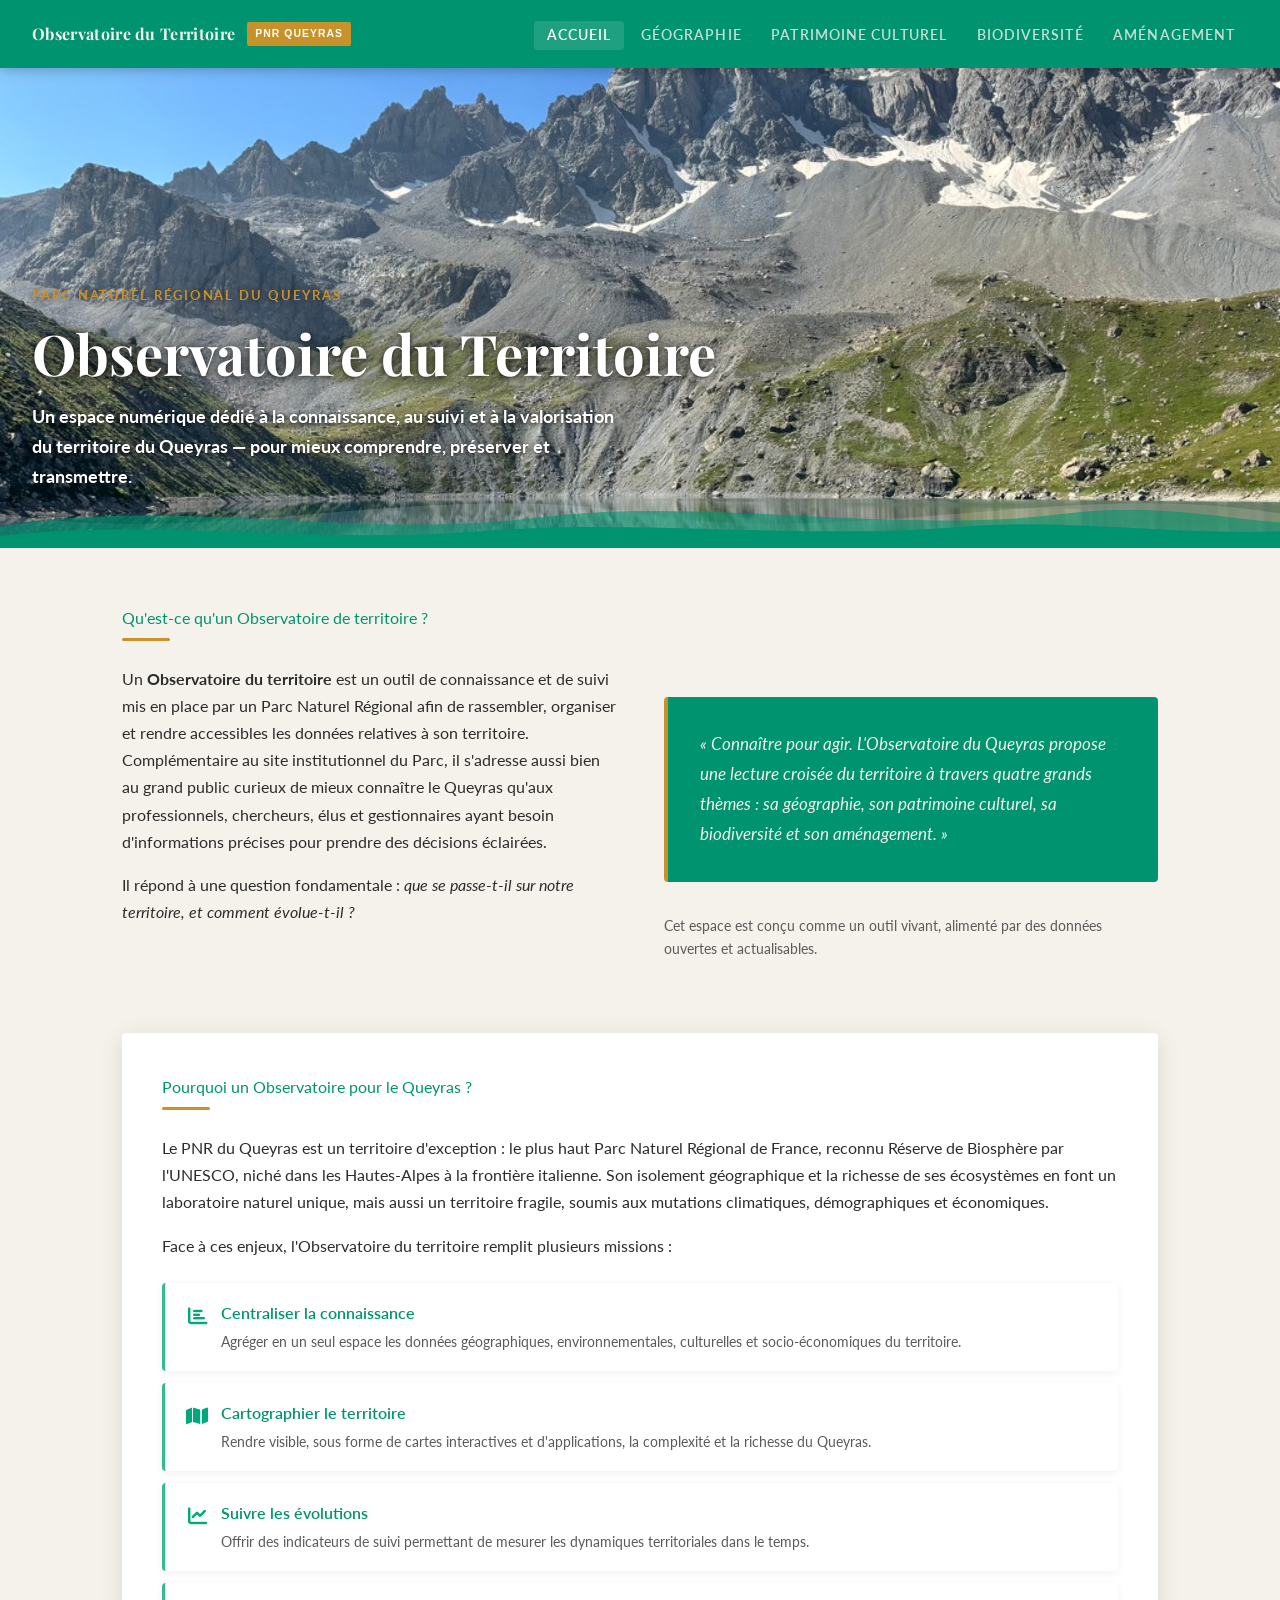
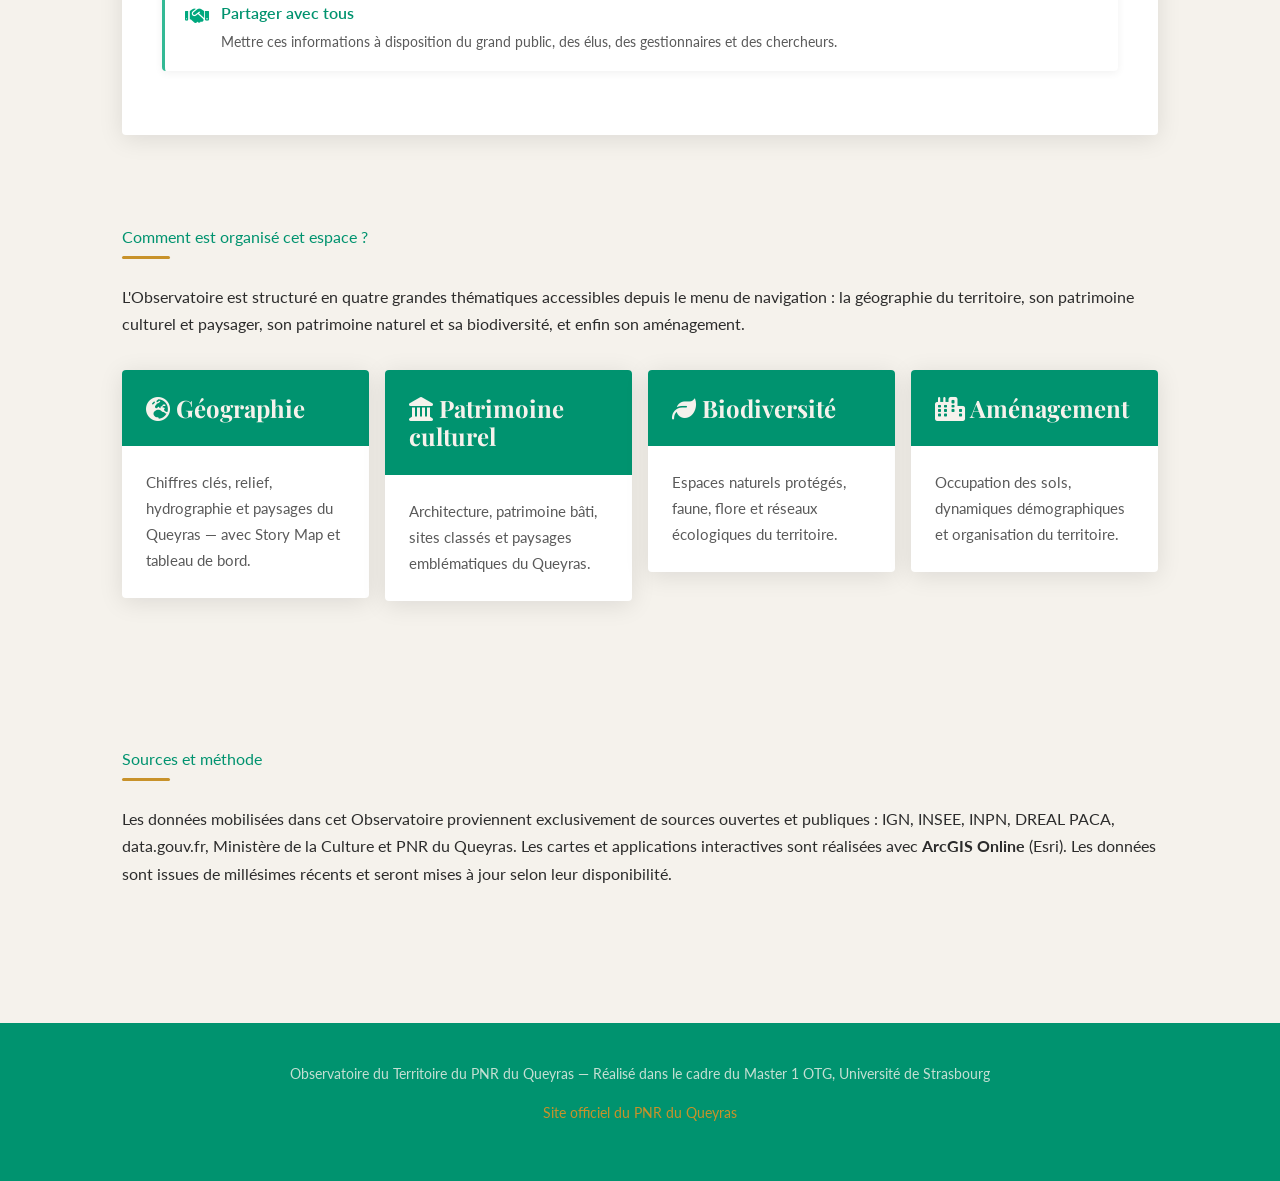
==== index.html @ f7949037 "Add files via upload" ====
<!DOCTYPE html>
<html lang="fr">
<head>
  <meta charset="UTF-8" />
  <meta name="viewport" content="width=device-width, initial-scale=1.0" />
  <title>Observatoire du Territoire — PNR du Queyras</title>
  <link rel="stylesheet" href="style.css" />
</head>
<body>

<!-- NAVIGATION -->
<nav class="navbar">
  <div class="nav-brand">
    <span>Observatoire du Territoire</span>
    <span class="badge">PNR Queyras</span>
  </div>
  <ul class="nav-links">
    <li><a href="index.html">Accueil</a></li>
    <li><a href="geographie.html">Géographie</a></li>
    <li><a href="patrimoine.html">Patrimoine culturel</a></li>
    <li><a href="biodiversite.html">Biodiversité</a></li>
    <li><a href="amenagement.html">Aménagement</a></li>
  </ul>
</nav>

<!-- HERO -->
<header class="hero" style="
  background: url('accueil-cover.jpeg') center 45% / cover no-repeat;
  position: relative;
">
  <div class="hero-content">
    <p class="hero-eyebrow" style="font-weight:700;">Parc Naturel Régional du Queyras</p>
    <h1>Observatoire du Territoire</h1>
    <p class="hero-subtitle" style="font-weight:700;">Un espace numérique dédié à la connaissance, au suivi et à la valorisation du territoire du Queyras — pour mieux comprendre, préserver et transmettre.</p>
  </div>
  <div class="hero-waves">
    <svg viewBox="0 0 1440 80" preserveAspectRatio="none" xmlns="http://www.w3.org/2000/svg">
      <path d="M0,40 C240,80 480,0 720,40 C960,80 1200,0 1440,40 L1440,80 L0,80 Z" fill="rgba(255,255,255,0.15)"/>
      <path d="M0,55 C200,20 400,70 600,45 C800,20 1000,65 1200,40 C1300,28 1370,45 1440,50 L1440,80 L0,80 Z" fill="#00936f" opacity="0.6"/>
      <path d="M0,65 C180,45 360,75 540,60 C720,45 900,70 1080,55 C1200,45 1320,65 1440,60 L1440,80 L0,80 Z" fill="#00936f"/>
    </svg>
  </div>
</header>

<!-- SECTION : QU'EST-CE QU'UN OBSERVATOIRE ? -->
<main>
  <div class="container">

    <section class="section">
      <p class="section-title">Qu'est-ce qu'un Observatoire de territoire ?</p>
      <div class="section-line"></div>

      <div class="content-split fade-in">
        <div>
          <p>Un <strong>Observatoire du territoire</strong> est un outil de connaissance et de suivi mis en place par un Parc Naturel Régional afin de rassembler, organiser et rendre accessibles les données relatives à son territoire. Complémentaire au site institutionnel du Parc, il s'adresse aussi bien au grand public curieux de mieux connaître le Queyras qu'aux professionnels, chercheurs, élus et gestionnaires ayant besoin d'informations précises pour prendre des décisions éclairées.</p>
          <p>Il répond à une question fondamentale : <em>que se passe-t-il sur notre territoire, et comment évolue-t-il ?</em></p>
        </div>
        <div>
          <div class="intro-band">
            « Connaître pour agir. L'Observatoire du Queyras propose une lecture croisée du territoire à travers quatre grands thèmes : sa géographie, son patrimoine culturel, sa biodiversité et son aménagement. »
          </div>
          <p style="font-size:0.88rem; color:var(--texte-leger); margin-top:0.5rem;">Cet espace est conçu comme un outil vivant, alimenté par des données ouvertes et actualisables.</p>
        </div>
      </div>
    </section>

    <!-- SECTION : POURQUOI UN OBSERVATOIRE POUR LE QUEYRAS ? -->
    <section class="section fade-in" style="background:var(--blanc); border-radius:4px; padding:2.5rem; box-shadow:var(--ombre); margin-bottom:2rem;">
      <p class="section-title">Pourquoi un Observatoire pour le Queyras ?</p>
      <div class="section-line"></div>
      <p>Le PNR du Queyras est un territoire d'exception : le plus haut Parc Naturel Régional de France, reconnu Réserve de Biosphère par l'UNESCO, niché dans les Hautes-Alpes à la frontière italienne. Son isolement géographique et la richesse de ses écosystèmes en font un laboratoire naturel unique, mais aussi un territoire fragile, soumis aux mutations climatiques, démographiques et économiques.</p>
      <p>Face à ces enjeux, l'Observatoire du territoire remplit plusieurs missions :</p>
      <ul class="heritage-list">
        <li>
          <span class="icon"><i class="fa-solid fa-chart-bar"></i></span>
          <div><strong>Centraliser la connaissance</strong><span>Agréger en un seul espace les données géographiques, environnementales, culturelles et socio-économiques du territoire.</span></div>
        </li>
        <li>
          <span class="icon"><i class="fa-solid fa-map"></i></span>
          <div><strong>Cartographier le territoire</strong><span>Rendre visible, sous forme de cartes interactives et d'applications, la complexité et la richesse du Queyras.</span></div>
        </li>
        <li>
          <span class="icon"><i class="fa-solid fa-chart-line"></i></span>
          <div><strong>Suivre les évolutions</strong><span>Offrir des indicateurs de suivi permettant de mesurer les dynamiques territoriales dans le temps.</span></div>
        </li>
        <li>
          <span class="icon"><i class="fa-solid fa-handshake"></i></span>
          <div><strong>Partager avec tous</strong><span>Mettre ces informations à disposition du grand public, des élus, des gestionnaires et des chercheurs.</span></div>
        </li>
      </ul>
    </section>

    <!-- SECTION : COMMENT EST ORGANISÉ CET ESPACE ? -->
    <section class="section fade-in">
      <p class="section-title">Comment est organisé cet espace ?</p>
      <div class="section-line"></div>
      <p>L'Observatoire est structuré en quatre grandes thématiques accessibles depuis le menu de navigation : la géographie du territoire, son patrimoine culturel et paysager, son patrimoine naturel et sa biodiversité, et enfin son aménagement.</p>

      <div class="stats-grid" style="grid-template-columns: repeat(auto-fit, minmax(220px,1fr));">
        <a href="geographie.html" style="text-decoration:none;">
          <div class="theme-card">
            <div class="theme-card-header"><h3><i class="fa-solid fa-earth-europe"></i> Géographie</h3></div>
            <div class="theme-card-body">Chiffres clés, relief, hydrographie et paysages du Queyras — avec Story Map et tableau de bord.</div>
          </div>
        </a>
        <a href="patrimoine.html" style="text-decoration:none;">
          <div class="theme-card">
            <div class="theme-card-header"><h3><i class="fa-solid fa-landmark"></i> Patrimoine culturel</h3></div>
            <div class="theme-card-body">Architecture, patrimoine bâti, sites classés et paysages emblématiques du Queyras.</div>
          </div>
        </a>
        <a href="biodiversite.html" style="text-decoration:none;">
          <div class="theme-card">
            <div class="theme-card-header"><h3><i class="fa-solid fa-leaf"></i> Biodiversité</h3></div>
            <div class="theme-card-body">Espaces naturels protégés, faune, flore et réseaux écologiques du territoire.</div>
          </div>
        </a>
        <a href="amenagement.html" style="text-decoration:none;">
          <div class="theme-card">
            <div class="theme-card-header"><h3><i class="fa-solid fa-city"></i> Aménagement</h3></div>
            <div class="theme-card-body">Occupation des sols, dynamiques démographiques et organisation du territoire.</div>
          </div>
        </a>
      </div>
    </section>

    <!-- SECTION : SOURCES ET MÉTHODE -->
    <section class="section fade-in">
      <p class="section-title">Sources et méthode</p>
      <div class="section-line"></div>
      <p>Les données mobilisées dans cet Observatoire proviennent exclusivement de sources ouvertes et publiques : IGN, INSEE, INPN, DREAL PACA, data.gouv.fr, Ministère de la Culture et PNR du Queyras. Les cartes et applications interactives sont réalisées avec <strong>ArcGIS Online</strong> (Esri). Les données sont issues de millésimes récents et seront mises à jour selon leur disponibilité.</p>
    </section>

  </div>
</main>

<!-- FOOTER -->
<footer class="footer">
  <p>Observatoire du Territoire du PNR du Queyras &mdash; Réalisé dans le cadre du Master 1 OTG, Université de Strasbourg</p>
  <p style="margin-top:0.5rem;"><a href="https://www.pnr-queyras.fr" target="_blank">Site officiel du PNR du Queyras</a></p>
</footer>

<script src="main.js"></script>
</body>
</html>
---- style.css ----
/* ============================================================
   OBSERVATOIRE DU TERRITOIRE — PNR DU QUEYRAS
   Charte graphique alpine & éditoriale
   ============================================================ */

@import url('https://fonts.googleapis.com/css2?family=Playfair+Display:ital,wght@0,400;0,700;1,400&family=Lato:wght@300;400;700&display=swap');
@import url('https://cdnjs.cloudflare.com/ajax/libs/font-awesome/6.5.0/css/all.min.css');

:root {
  --vert-foret:    #00936f;
  --vert-montagne: #00a87e;
  --vert-clair:    #33b995;
  --bleu-ciel:     #5B8DB8;
  --bleu-nuit:     #1C3554;
  --ocre:          #C8922A;
  --creme:         #F5F2EC;
  --blanc:         #FFFFFF;
  --gris-doux:     #E8E4DC;
  --texte:         #2C2C2C;
  --texte-leger:   #5A5A5A;

  --nav-h: 68px;
  --radius: 4px;
  --ombre: 0 4px 24px rgba(0,0,0,0.10);
  --transition: 0.25s ease;
}

*, *::before, *::after { box-sizing: border-box; margin: 0; padding: 0; }

html { scroll-behavior: smooth; }

body {
  font-family: 'Lato', sans-serif;
  font-weight: 400;
  color: var(--texte);
  background: var(--creme);
  line-height: 1.7;
}

/* ── TYPOGRAPHIE ─────────────────────────────────────────── */
h1, h2, h3, h4 {
  font-family: 'Playfair Display', Georgia, serif;
  line-height: 1.2;
}
h1 { font-size: clamp(2rem, 5vw, 3.5rem); }
h2 { font-size: clamp(1.5rem, 3vw, 2.4rem); }
h3 { font-size: clamp(1.1rem, 2vw, 1.5rem); }
p  { margin-bottom: 1rem; }
a  { color: var(--vert-montagne); text-decoration: none; }
a:hover { text-decoration: underline; }

/* ── NAVIGATION ──────────────────────────────────────────── */
.navbar {
  position: sticky;
  top: 0;
  z-index: 100;
  height: var(--nav-h);
  background: var(--vert-foret);
  display: flex;
  align-items: center;
  justify-content: space-between;
  padding: 0 2rem;
  box-shadow: 0 2px 12px rgba(0,0,0,0.25);
}

.nav-brand {
  display: flex;
  align-items: center;
  gap: 0.75rem;
  color: var(--creme);
  font-family: 'Playfair Display', serif;
  font-size: 1rem;
  font-weight: 700;
  letter-spacing: 0.02em;
}

.nav-brand .badge {
  background: var(--ocre);
  color: var(--blanc);
  font-family: 'Source Sans 3', sans-serif;
  font-size: 0.65rem;
  font-weight: 600;
  text-transform: uppercase;
  letter-spacing: 0.1em;
  padding: 0.2rem 0.5rem;
  border-radius: 2px;
}

.nav-links {
  display: flex;
  gap: 0.25rem;
  list-style: none;
}

.nav-links a {
  color: rgba(245,242,236,0.8);
  font-size: 0.85rem;
  font-weight: 600;
  text-transform: uppercase;
  letter-spacing: 0.08em;
  padding: 0.4rem 0.8rem;
  border-radius: var(--radius);
  transition: var(--transition);
  text-decoration: none;
}

.nav-links a:hover,
.nav-links a.active {
  color: var(--blanc);
  background: rgba(255,255,255,0.12);
}

/* ── HERO ────────────────────────────────────────────────── */
.hero {
  position: relative;
  min-height: 480px;
  display: flex;
  align-items: flex-end;
  overflow: hidden;
}

/* Waves at bottom of hero */
.hero-waves {
  position: absolute;
  bottom: -1px;
  left: 0;
  width: 100%;
  z-index: 3;
  line-height: 0;
}

.hero-waves svg {
  display: block;
  width: 100%;
}

.hero-bg {
  position: absolute;
  inset: 0;
  background-image:
    radial-gradient(ellipse at 70% 30%, rgba(91,141,184,0.3) 0%, transparent 60%),
    radial-gradient(ellipse at 20% 80%, rgba(200,146,42,0.15) 0%, transparent 50%);
}

/* Mountain silhouette SVG in hero */
.hero-mountains {
  position: absolute;
  bottom: 0;
  left: 0;
  width: 100%;
  opacity: 0.12;
}

.hero-content {
  position: relative;
  z-index: 2;
  padding: 3rem 2rem 3.5rem;
  max-width: 900px;
  animation: fadeUp 0.8s ease both;
}

.hero-eyebrow {
  color: var(--ocre);
  font-size: 0.8rem;
  font-weight: 600;
  text-transform: uppercase;
  letter-spacing: 0.15em;
  margin-bottom: 0.75rem;
}

.hero h1 {
  color: var(--blanc);
  margin-bottom: 1rem;
  font-weight: 700;
  text-shadow: 0 2px 16px rgba(0,0,0,0.7), 0 1px 4px rgba(0,0,0,0.5);
}

.hero-subtitle {
  color: #ffffff;
  font-size: 1.1rem;
  font-weight: 700;
  max-width: 600px;
  margin-bottom: 0;
  text-shadow: 0 1px 10px rgba(0,0,0,0.6), 0 1px 3px rgba(0,0,0,0.4);
}

.hero-eyebrow {
  text-shadow: 0 1px 8px rgba(0,0,0,0.6);
}

/* ── MAIN CONTAINER ─────────────────────────────────────── */
.container {
  max-width: 1100px;
  margin: 0 auto;
  padding: 0 2rem;
}

.section {
  padding: 3.5rem 0;
}

.section-title {
  color: var(--vert-foret);
  margin-bottom: 0.4rem;
}

.section-line {
  width: 48px;
  height: 3px;
  background: var(--ocre);
  margin-bottom: 1.5rem;
  border-radius: 2px;
}

/* ── CARTE IFRAME PLACEHOLDER ───────────────────────────── */
.map-block {
  margin: 2rem 0;
}

.map-label {
  display: flex;
  align-items: center;
  gap: 0.5rem;
  font-size: 0.75rem;
  font-weight: 600;
  text-transform: uppercase;
  letter-spacing: 0.12em;
  color: var(--texte-leger);
  margin-bottom: 0.5rem;
}

.map-label::before {
  content: '';
  display: block;
  width: 8px; height: 8px;
  border-radius: 50%;
  background: var(--vert-clair);
}

.map-iframe-wrapper {
  position: relative;
  width: 100%;
  border-radius: var(--radius);
  overflow: hidden;
  box-shadow: var(--ombre);
  border: 1px solid var(--gris-doux);
}

.map-iframe-wrapper iframe {
  display: block;
  width: 100%;
  height: 500px;
  border: none;
}

/* Placeholder visuel quand pas encore de lien */
.map-placeholder {
  width: 100%;
  height: 500px;
  background: linear-gradient(145deg, #d8e8d0 0%, #c5dbb8 100%);
  display: flex;
  flex-direction: column;
  align-items: center;
  justify-content: center;
  gap: 1rem;
  color: var(--vert-foret);
  text-align: center;
  padding: 2rem;
}

.map-placeholder .map-icon {
  font-size: 3rem;
  opacity: 0.5;
}

.map-placeholder p {
  font-size: 0.9rem;
  font-weight: 600;
  color: var(--vert-foret);
  opacity: 0.7;
  margin: 0;
}

.map-placeholder code {
  font-size: 0.75rem;
  background: rgba(42,74,30,0.12);
  padding: 0.25rem 0.5rem;
  border-radius: 3px;
  color: var(--vert-foret);
}

/* ── CARTES STATISTIQUES ─────────────────────────────────── */
.stats-grid {
  display: grid;
  grid-template-columns: repeat(auto-fit, minmax(160px, 1fr));
  gap: 1rem;
  margin: 2rem 0;
}

.stat-card {
  background: var(--blanc);
  border-radius: var(--radius);
  padding: 1.5rem 1rem;
  text-align: center;
  box-shadow: var(--ombre);
  border-top: 3px solid var(--vert-clair);
  transition: var(--transition);
}

.stat-card:hover { transform: translateY(-3px); }

.stat-value {
  font-family: 'Playfair Display', serif;
  font-size: 2rem;
  font-weight: 700;
  color: var(--vert-foret);
  line-height: 1;
  margin-bottom: 0.3rem;
}

.stat-unit {
  font-size: 1rem;
  font-weight: 300;
  color: var(--vert-foret);
}

.stat-label {
  font-size: 0.78rem;
  font-weight: 600;
  text-transform: uppercase;
  letter-spacing: 0.08em;
  color: var(--texte-leger);
}

/* ── CONTENT LAYOUT ──────────────────────────────────────── */
.content-split {
  display: grid;
  grid-template-columns: 1fr 1fr;
  gap: 3rem;
  align-items: start;
}

@media (max-width: 768px) {
  .content-split { grid-template-columns: 1fr; }
}

/* ── CARD THÉMATIQUE ─────────────────────────────────────── */
.theme-card {
  background: var(--blanc);
  border-radius: var(--radius);
  overflow: hidden;
  box-shadow: var(--ombre);
  transition: var(--transition);
}

.theme-card:hover { transform: translateY(-3px); box-shadow: 0 8px 32px rgba(0,0,0,0.14); }

.theme-card-header {
  padding: 1.5rem;
  background: var(--vert-foret);
  color: var(--creme);
}

.theme-card-body {
  padding: 1.5rem;
  font-size: 0.95rem;
  color: var(--texte-leger);
}

/* ── LISTE PATRIMOINE ────────────────────────────────────── */
.heritage-list {
  list-style: none;
  display: grid;
  gap: 0.75rem;
  margin: 1.5rem 0;
}

.heritage-list li {
  display: flex;
  align-items: flex-start;
  gap: 0.75rem;
  background: var(--blanc);
  padding: 1rem 1.25rem;
  border-radius: var(--radius);
  box-shadow: 0 2px 8px rgba(0,0,0,0.06);
  border-left: 3px solid var(--vert-clair);
}

.heritage-list li .icon {
  font-size: 1.2rem;
  flex-shrink: 0;
  margin-top: 0.1rem;
  color: var(--vert-montagne);
  width: 1.5rem;
  text-align: center;
}

.heritage-list li strong {
  display: block;
  color: var(--vert-foret);
  font-weight: 600;
  margin-bottom: 0.1rem;
}

.heritage-list li span {
  font-size: 0.88rem;
  color: var(--texte-leger);
}

/* ── BANDEAU INTRO ───────────────────────────────────────── */
.intro-band {
  background: var(--vert-foret);
  color: var(--creme);
  padding: 2rem;
  border-radius: var(--radius);
  margin: 2rem 0;
  font-size: 1.05rem;
  font-style: italic;
  border-left: 4px solid var(--ocre);
  line-height: 1.8;
}

/* ── SOURCE TAG ──────────────────────────────────────────── */
.source-tag {
  display: inline-block;
  font-size: 0.72rem;
  font-weight: 600;
  text-transform: uppercase;
  letter-spacing: 0.1em;
  color: var(--texte-leger);
  background: var(--gris-doux);
  padding: 0.2rem 0.6rem;
  border-radius: 2px;
  margin-top: 0.5rem;
}

/* ── FOOTER ──────────────────────────────────────────────── */
.footer {
  background: var(--vert-foret);
  color: rgba(245,242,236,0.8);
  padding: 2.5rem 2rem;
  margin-top: 4rem;
  text-align: center;
  font-size: 0.85rem;
}

.footer a { color: var(--ocre); }

/* ── ANIMATIONS ──────────────────────────────────────────── */
@keyframes fadeUp {
  from { opacity: 0; transform: translateY(24px); }
  to   { opacity: 1; transform: translateY(0); }
}

.fade-in {
  opacity: 0;
  transform: translateY(16px);
  transition: opacity 0.6s ease, transform 0.6s ease;
}
.fade-in.visible {
  opacity: 1;
  transform: translateY(0);
}

/* ── RESPONSIVE NAV ──────────────────────────────────────── */
@media (max-width: 860px) {
  .nav-links { display: none; }
  .navbar { padding: 0 1rem; }
}
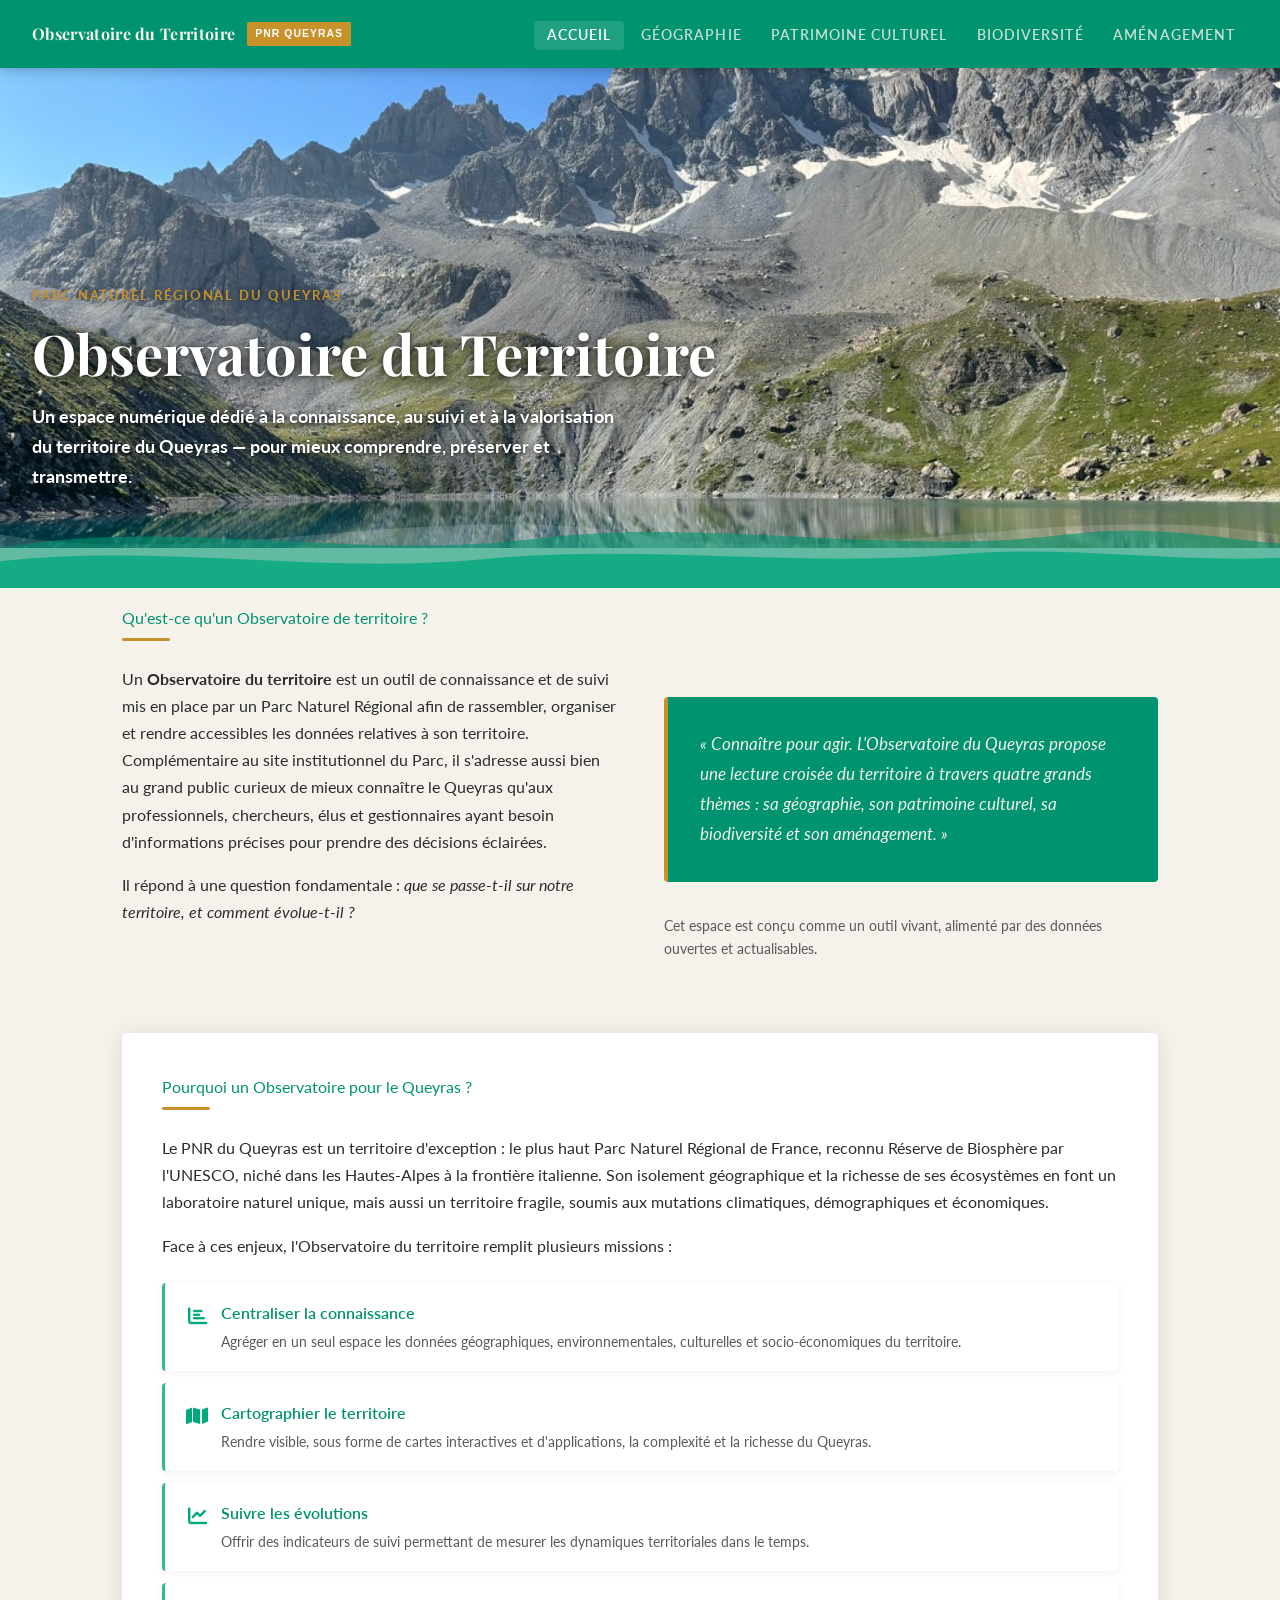
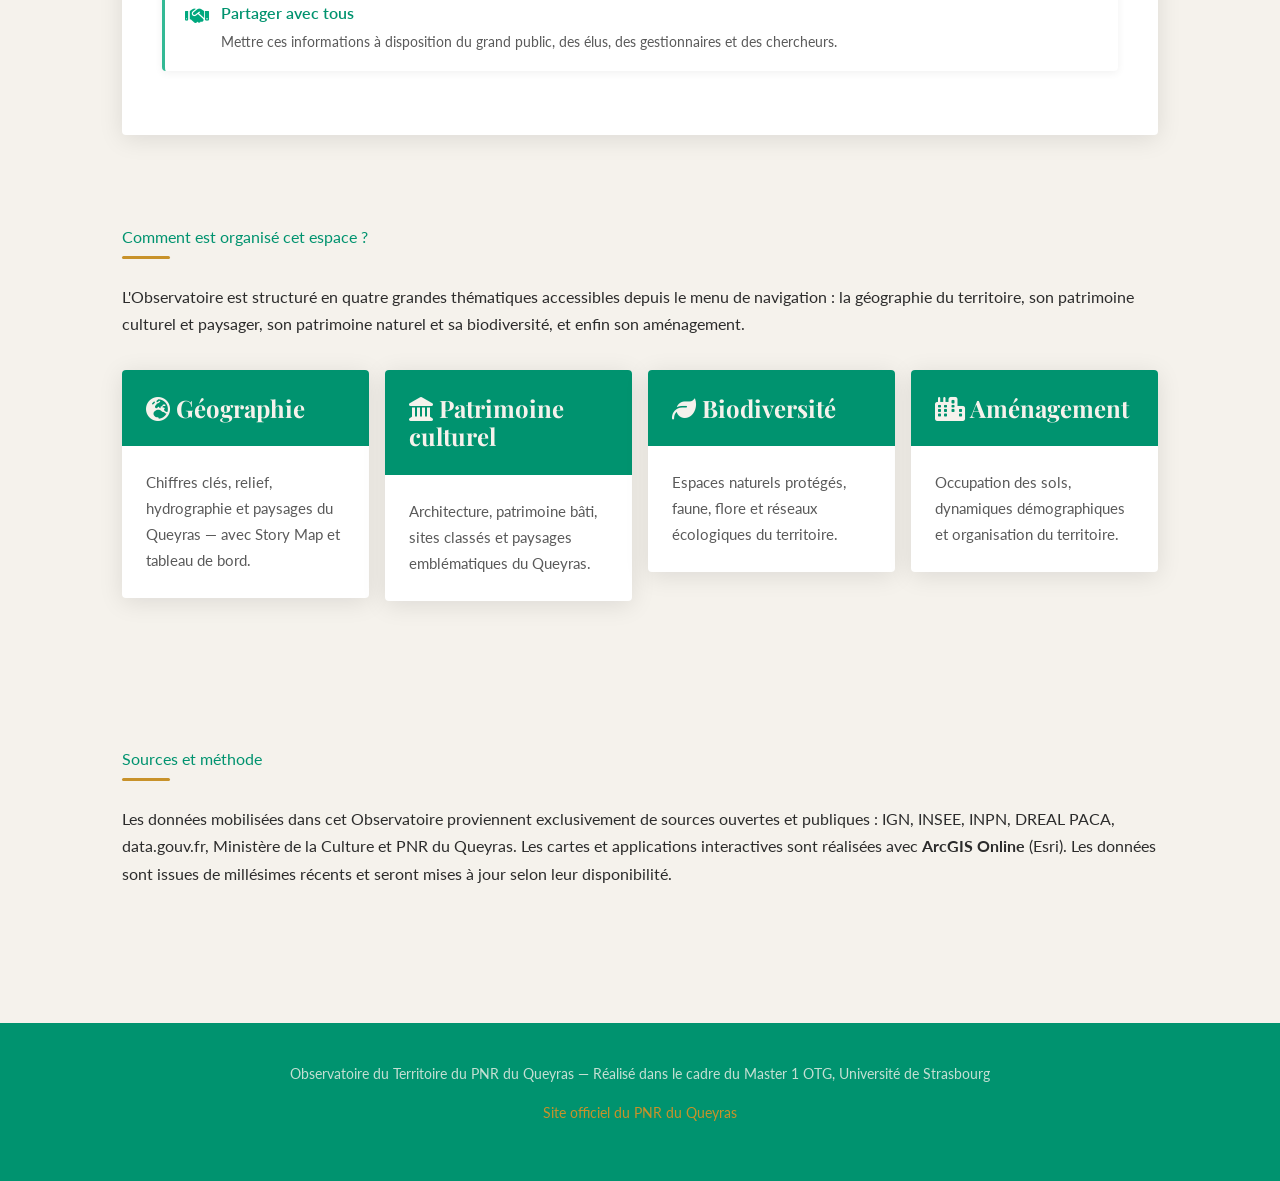
==== commit 6ca7bee3: "Add files via upload" ====
--- a/index.html
+++ b/index.html
@@ -34,10 +34,10 @@
     <p class="hero-subtitle" style="font-weight:700;">Un espace numérique dédié à la connaissance, au suivi et à la valorisation du territoire du Queyras — pour mieux comprendre, préserver et transmettre.</p>
   </div>
   <div class="hero-waves">
-    <svg viewBox="0 0 1440 80" preserveAspectRatio="none" xmlns="http://www.w3.org/2000/svg">
-      <path d="M0,40 C240,80 480,0 720,40 C960,80 1200,0 1440,40 L1440,80 L0,80 Z" fill="rgba(255,255,255,0.15)"/>
-      <path d="M0,55 C200,20 400,70 600,45 C800,20 1000,65 1200,40 C1300,28 1370,45 1440,50 L1440,80 L0,80 Z" fill="#00936f" opacity="0.6"/>
-      <path d="M0,65 C180,45 360,75 540,60 C720,45 900,70 1080,55 C1200,45 1320,65 1440,60 L1440,80 L0,80 Z" fill="#00936f"/>
+    <svg viewBox="0 0 1440 100" preserveAspectRatio="none" xmlns="http://www.w3.org/2000/svg">
+      <path d="M0,40 C240,80 480,0 720,40 C960,80 1200,0 1440,40 L1440,100 L0,100 Z" fill="rgba(255,255,255,0.15)"/>
+      <path d="M0,55 C200,20 400,70 600,45 C800,20 1000,65 1200,40 C1300,28 1370,45 1440,50 L1440,100 L0,100 Z" fill="#00936f" opacity="0.6"/>
+      <path d="M0,70 C180,50 360,85 540,68 C720,50 900,78 1080,62 C1200,52 1320,72 1440,66 L1440,100 L0,100 Z" fill="#00a87e" opacity="0.8"/>
     </svg>
   </div>
 </header>
--- a/style.css
+++ b/style.css
@@ -116,13 +116,13 @@
   min-height: 480px;
   display: flex;
   align-items: flex-end;
-  overflow: hidden;
+  overflow: visible;
 }
 
 /* Waves at bottom of hero */
 .hero-waves {
   position: absolute;
-  bottom: -1px;
+  bottom: -40px;
   left: 0;
   width: 100%;
   z-index: 3;
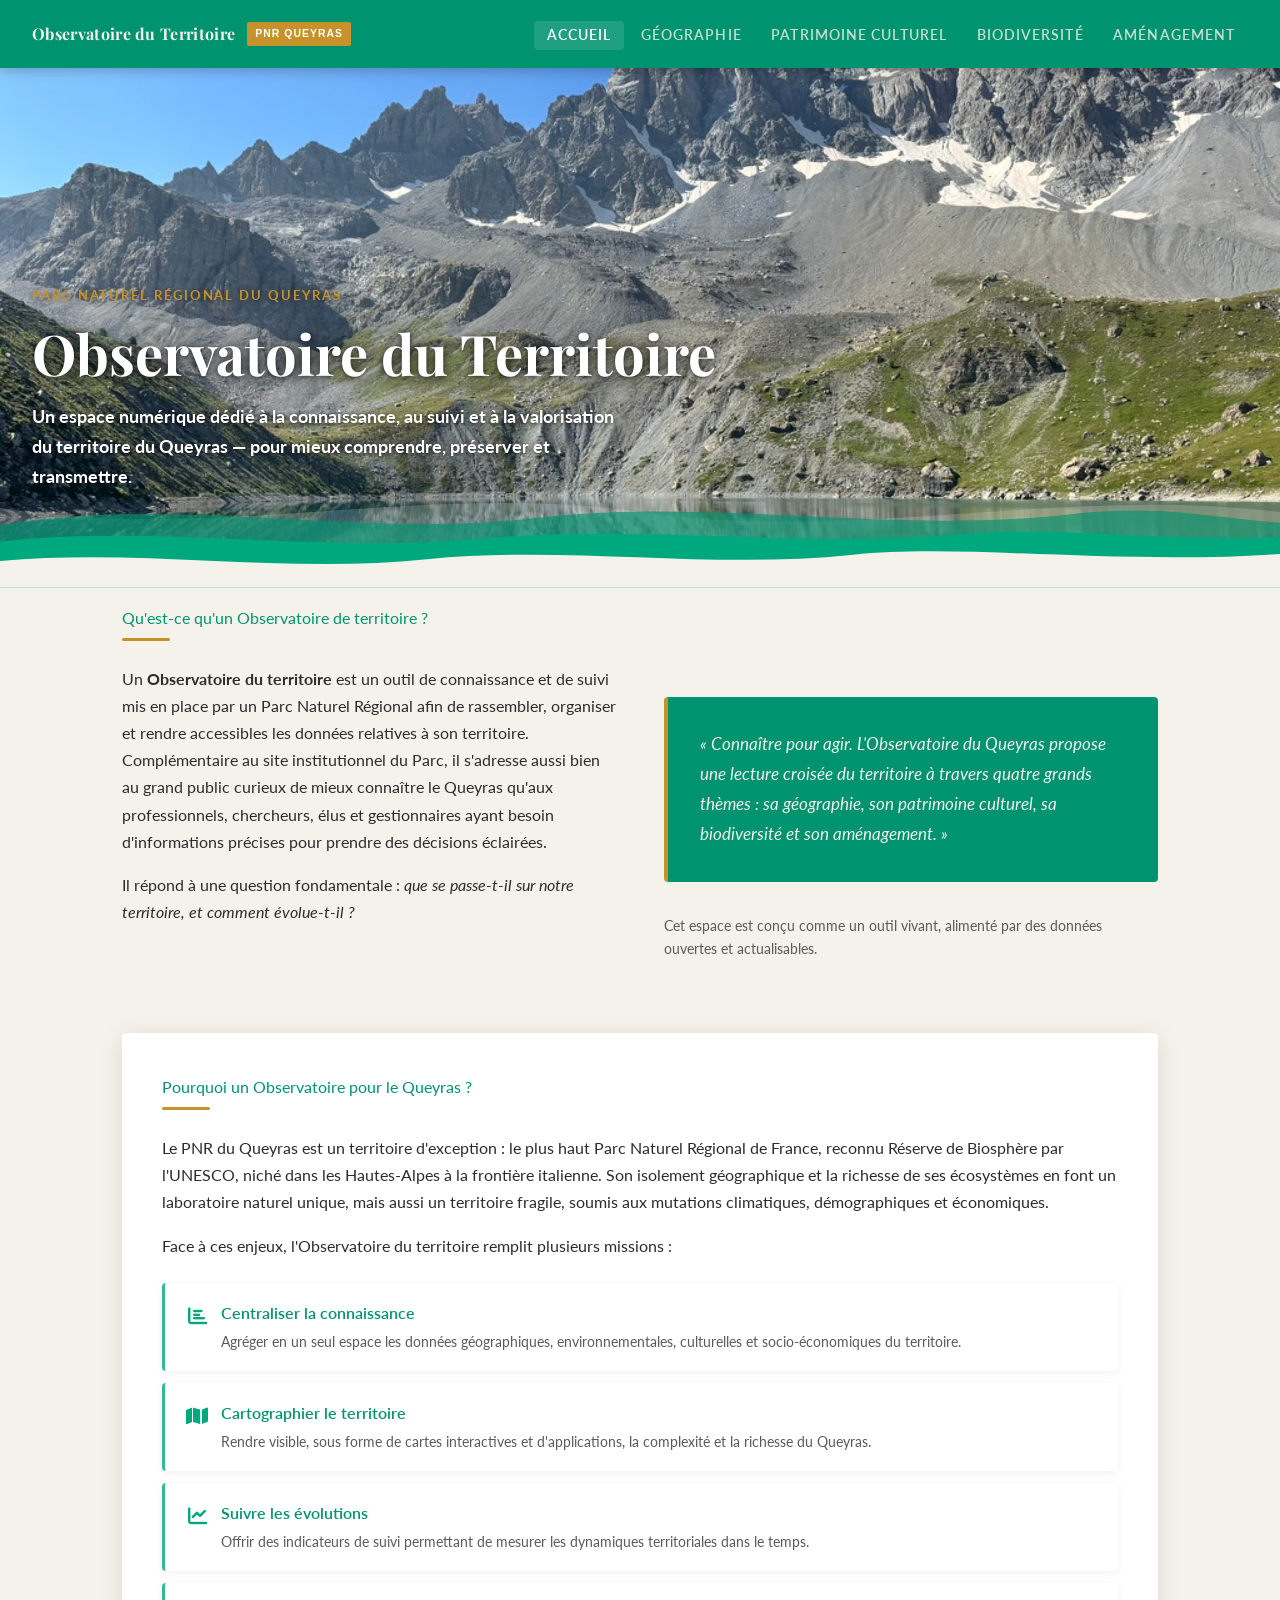
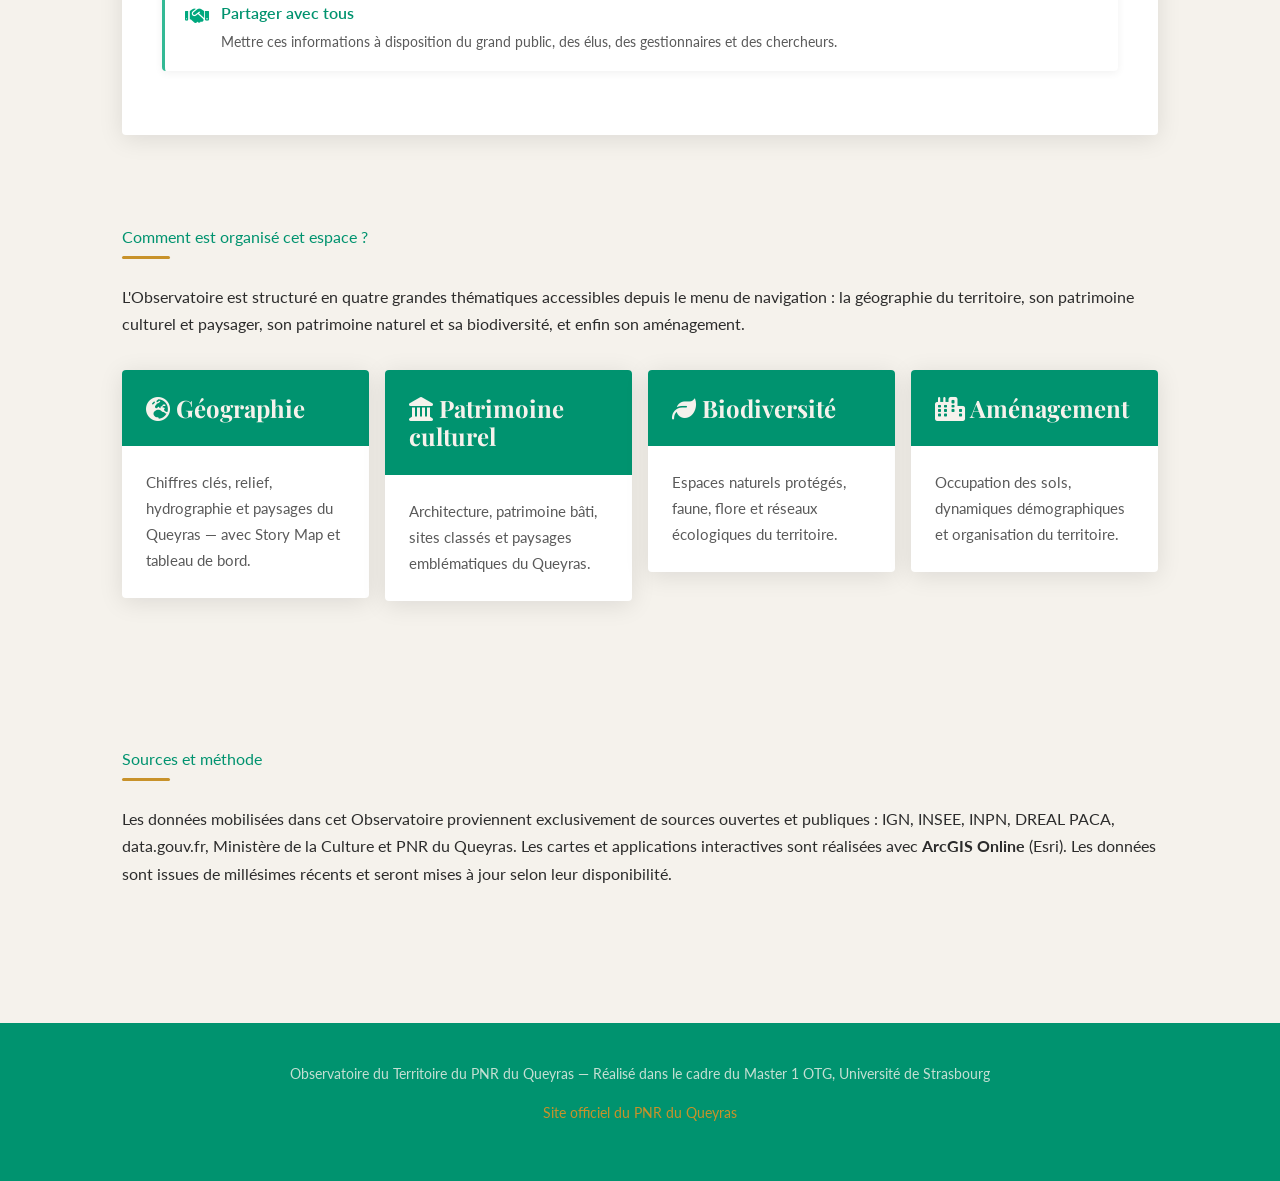
==== commit 5760b34a: "Add files via upload" ====
--- a/index.html
+++ b/index.html
@@ -34,10 +34,11 @@
     <p class="hero-subtitle" style="font-weight:700;">Un espace numérique dédié à la connaissance, au suivi et à la valorisation du territoire du Queyras — pour mieux comprendre, préserver et transmettre.</p>
   </div>
   <div class="hero-waves">
-    <svg viewBox="0 0 1440 100" preserveAspectRatio="none" xmlns="http://www.w3.org/2000/svg">
-      <path d="M0,40 C240,80 480,0 720,40 C960,80 1200,0 1440,40 L1440,100 L0,100 Z" fill="rgba(255,255,255,0.15)"/>
-      <path d="M0,55 C200,20 400,70 600,45 C800,20 1000,65 1200,40 C1300,28 1370,45 1440,50 L1440,100 L0,100 Z" fill="#00936f" opacity="0.6"/>
-      <path d="M0,70 C180,50 360,85 540,68 C720,50 900,78 1080,62 C1200,52 1320,72 1440,66 L1440,100 L0,100 Z" fill="#00a87e" opacity="0.8"/>
+    <svg viewBox="0 0 1440 120" preserveAspectRatio="none" xmlns="http://www.w3.org/2000/svg">
+      <path d="M0,30 C240,70 480,0 720,35 C960,70 1200,5 1440,35 L1440,120 L0,120 Z" fill="rgba(255,255,255,0.18)"/>
+      <path d="M0,50 C200,15 400,65 600,42 C800,18 1000,60 1200,38 C1300,25 1370,42 1440,47 L1440,120 L0,120 Z" fill="#00936f" opacity="0.65"/>
+      <path d="M0,68 C180,48 360,82 540,65 C720,48 900,76 1080,60 C1200,50 1320,70 1440,63 L1440,120 L0,120 Z" fill="#00a87e"/>
+      <path d="M0,90 C160,75 320,105 480,88 C640,72 800,100 960,83 C1080,70 1260,95 1440,82 L1440,120 L0,120 Z" fill="#F5F2EC"/>
     </svg>
   </div>
 </header>
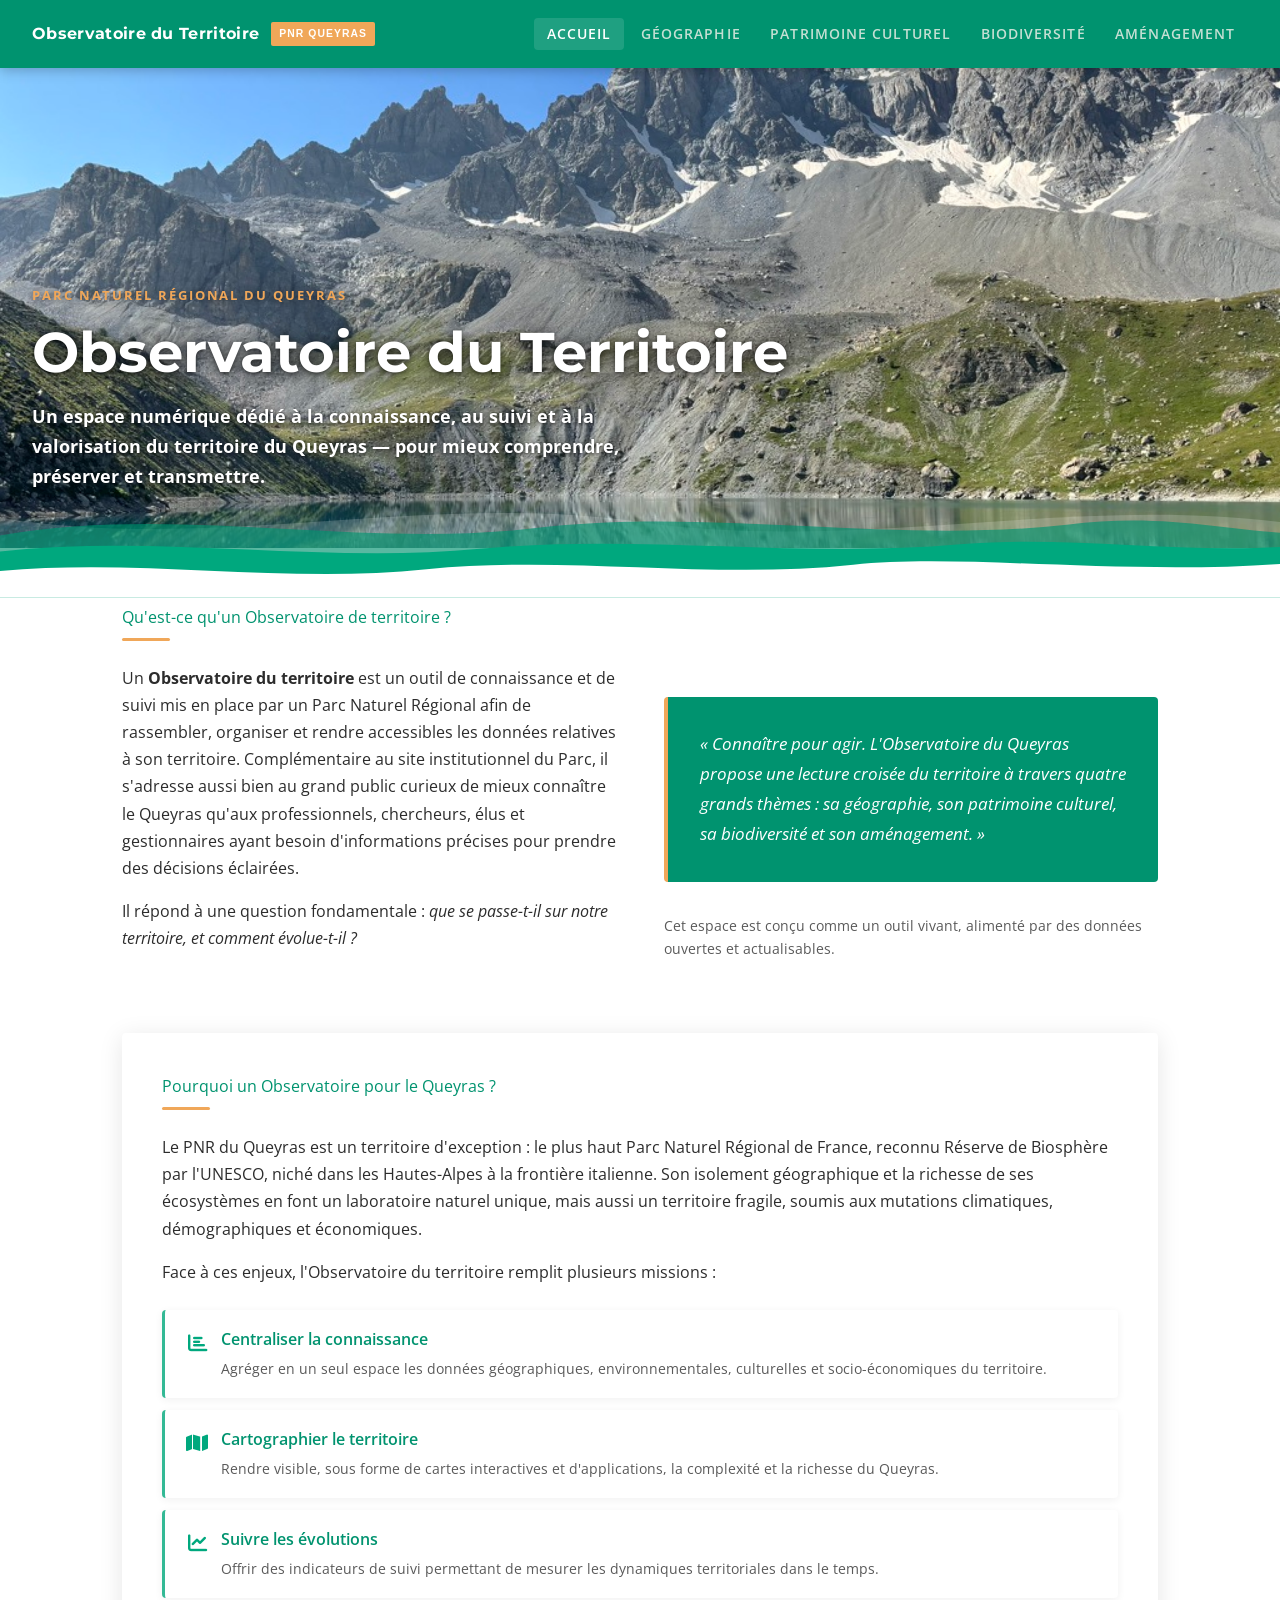
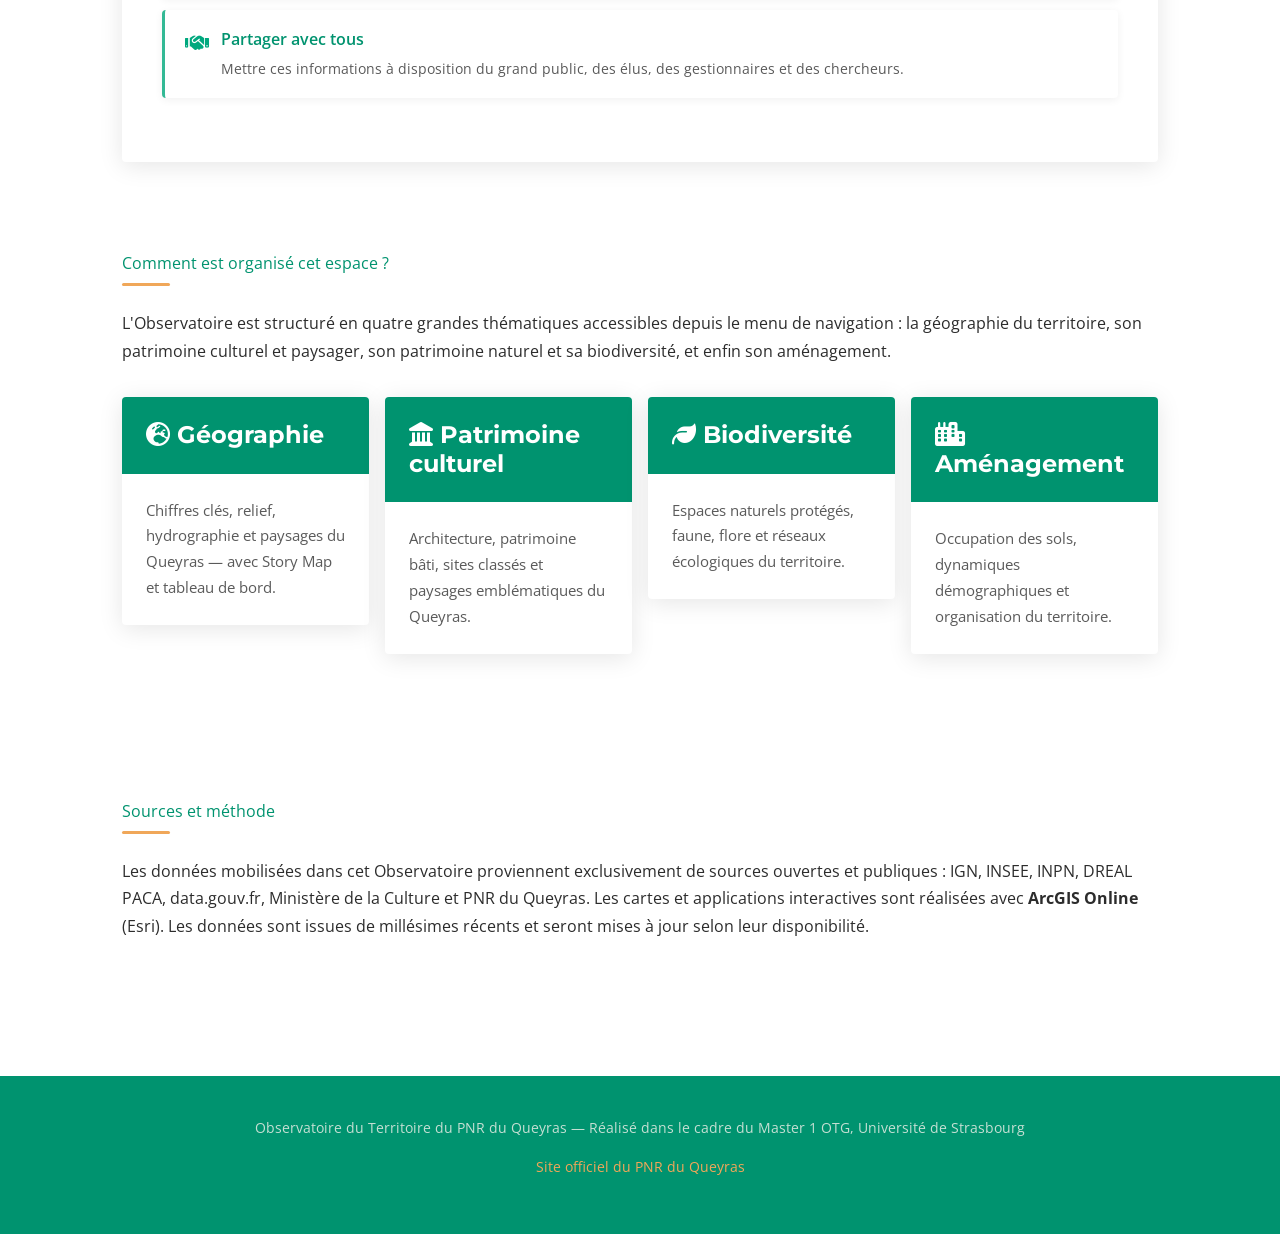
==== commit 4c820ac6: "Add files via upload" ====
--- a/index.html
+++ b/index.html
@@ -38,7 +38,7 @@
       <path d="M0,30 C240,70 480,0 720,35 C960,70 1200,5 1440,35 L1440,120 L0,120 Z" fill="rgba(255,255,255,0.18)"/>
       <path d="M0,50 C200,15 400,65 600,42 C800,18 1000,60 1200,38 C1300,25 1370,42 1440,47 L1440,120 L0,120 Z" fill="#00936f" opacity="0.65"/>
       <path d="M0,68 C180,48 360,82 540,65 C720,48 900,76 1080,60 C1200,50 1320,70 1440,63 L1440,120 L0,120 Z" fill="#00a87e"/>
-      <path d="M0,90 C160,75 320,105 480,88 C640,72 800,100 960,83 C1080,70 1260,95 1440,82 L1440,120 L0,120 Z" fill="#F5F2EC"/>
+      <path d="M0,90 C160,75 320,105 480,88 C640,72 800,100 960,83 C1080,70 1260,95 1440,82 L1440,120 L0,120 Z" fill="#ffffff"/>
     </svg>
   </div>
 </header>
--- a/style.css
+++ b/style.css
@@ -3,7 +3,7 @@
    Charte graphique alpine & éditoriale
    ============================================================ */
 
-@import url('https://fonts.googleapis.com/css2?family=Playfair+Display:ital,wght@0,400;0,700;1,400&family=Lato:wght@300;400;700&display=swap');
+@import url('https://fonts.googleapis.com/css2?family=Montserrat:wght@400;600;700&family=Open+Sans:wght@300;400;600&display=swap');
 @import url('https://cdnjs.cloudflare.com/ajax/libs/font-awesome/6.5.0/css/all.min.css');
 
 :root {
@@ -12,8 +12,8 @@
   --vert-clair:    #33b995;
   --bleu-ciel:     #5B8DB8;
   --bleu-nuit:     #1C3554;
-  --ocre:          #C8922A;
-  --creme:         #F5F2EC;
+  --ocre:          #f0a759;
+  --creme:         #ffffff;
   --blanc:         #FFFFFF;
   --gris-doux:     #E8E4DC;
   --texte:         #2C2C2C;
@@ -30,7 +30,7 @@
 html { scroll-behavior: smooth; }
 
 body {
-  font-family: 'Lato', sans-serif;
+  font-family: 'Open Sans', sans-serif;
   font-weight: 400;
   color: var(--texte);
   background: var(--creme);
@@ -39,7 +39,7 @@
 
 /* ── TYPOGRAPHIE ─────────────────────────────────────────── */
 h1, h2, h3, h4 {
-  font-family: 'Playfair Display', Georgia, serif;
+  font-family: 'Montserrat', sans-serif;
   line-height: 1.2;
 }
 h1 { font-size: clamp(2rem, 5vw, 3.5rem); }
@@ -68,7 +68,7 @@
   align-items: center;
   gap: 0.75rem;
   color: var(--creme);
-  font-family: 'Playfair Display', serif;
+  font-family: 'Montserrat', sans-serif;
   font-size: 1rem;
   font-weight: 700;
   letter-spacing: 0.02em;
@@ -122,7 +122,7 @@
 /* Waves at bottom of hero */
 .hero-waves {
   position: absolute;
-  bottom: -40px;
+  bottom: -50px;
   left: 0;
   width: 100%;
   z-index: 3;
@@ -310,7 +310,7 @@
 .stat-card:hover { transform: translateY(-3px); }
 
 .stat-value {
-  font-family: 'Playfair Display', serif;
+  font-family: 'Montserrat', sans-serif;
   font-size: 2rem;
   font-weight: 700;
   color: var(--vert-foret);
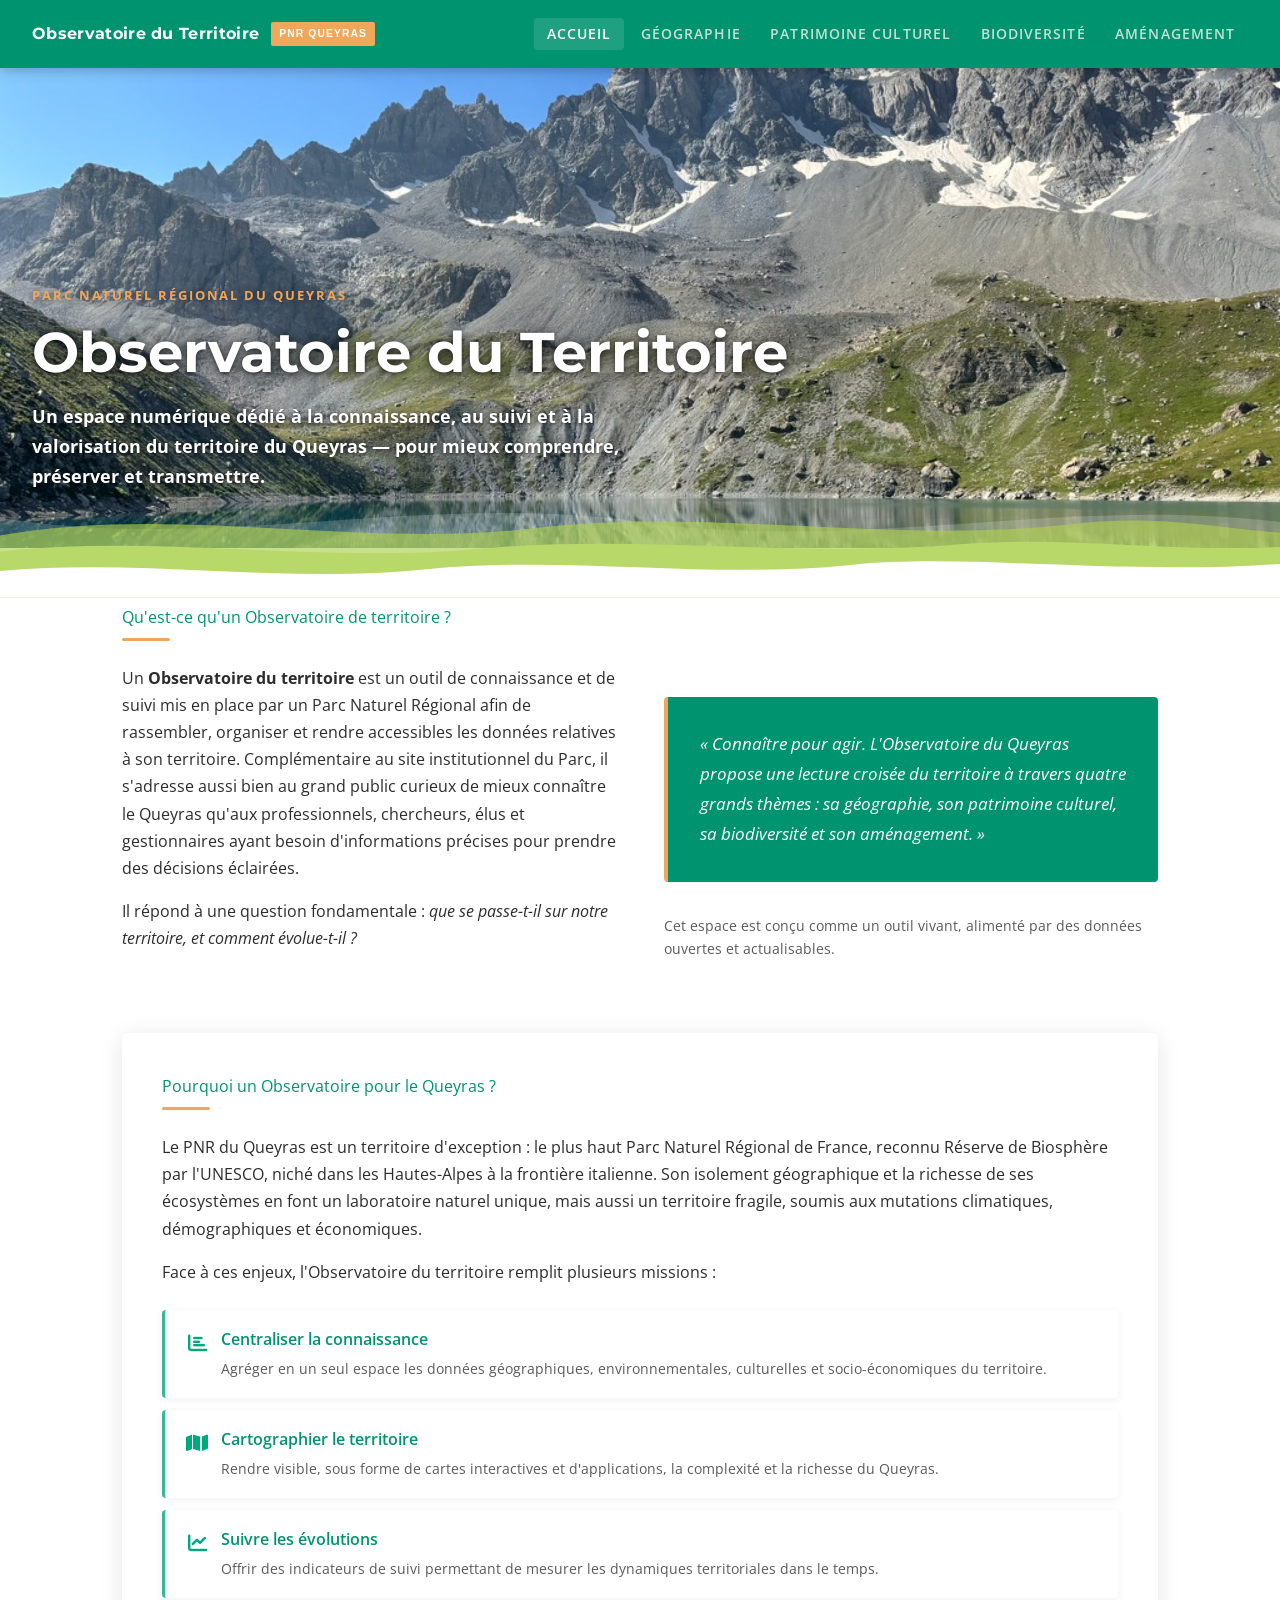
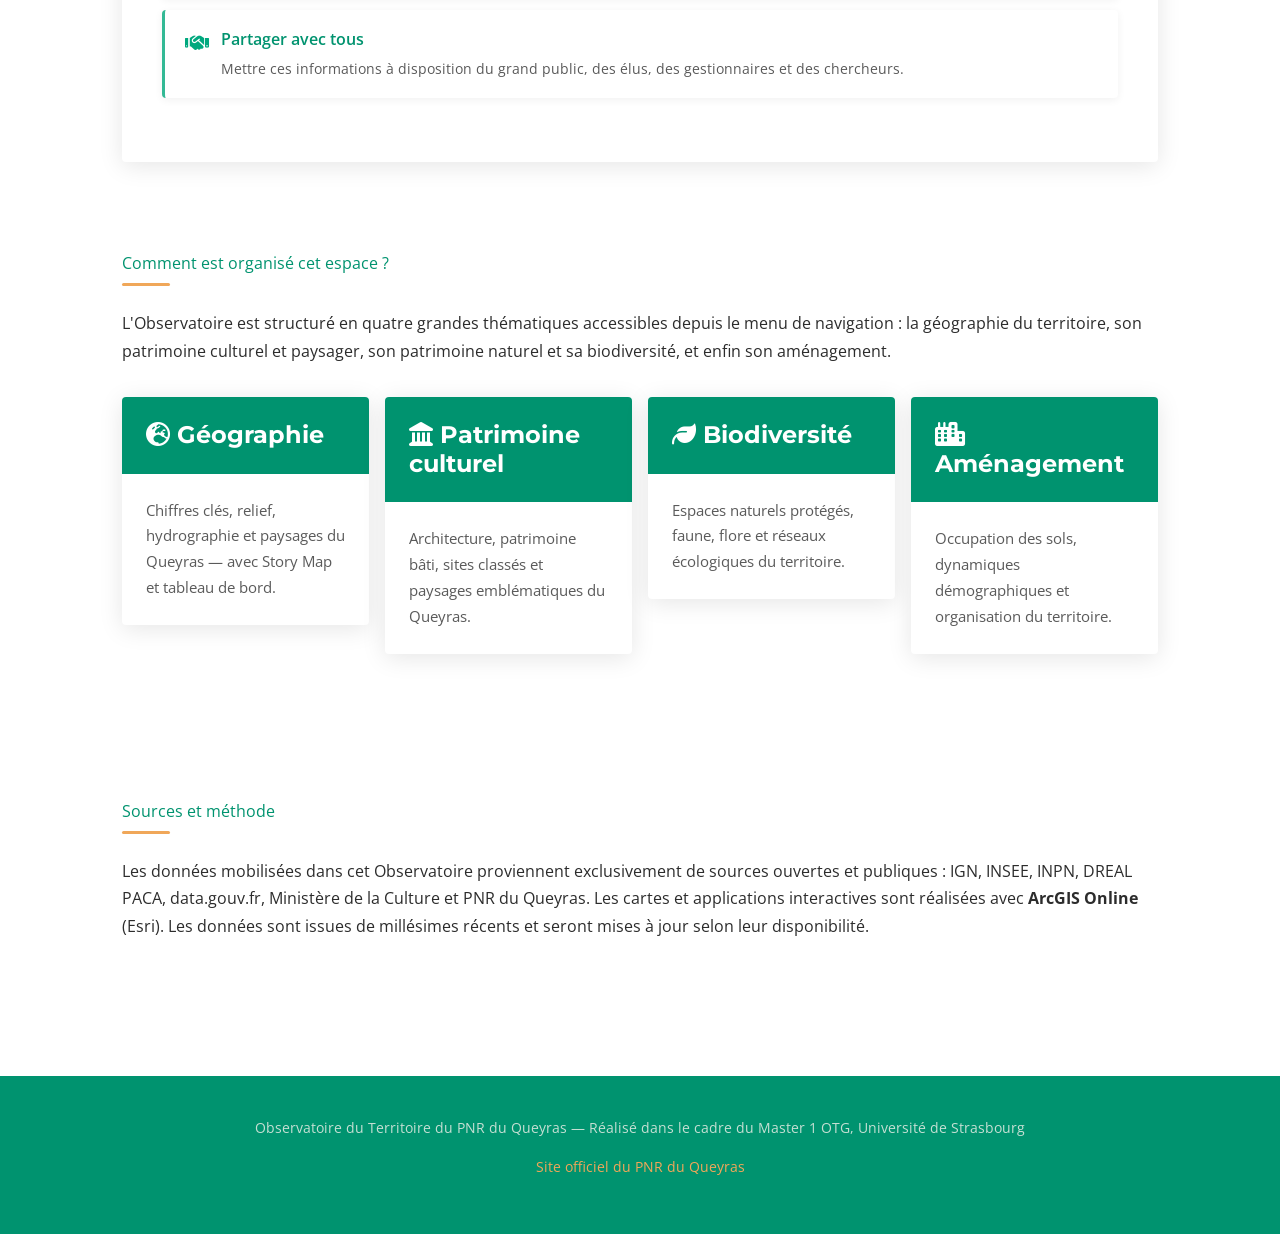
==== commit 55d000de: "Add files via upload" ====
--- a/index.html
+++ b/index.html
@@ -36,8 +36,8 @@
   <div class="hero-waves">
     <svg viewBox="0 0 1440 120" preserveAspectRatio="none" xmlns="http://www.w3.org/2000/svg">
       <path d="M0,30 C240,70 480,0 720,35 C960,70 1200,5 1440,35 L1440,120 L0,120 Z" fill="rgba(255,255,255,0.18)"/>
-      <path d="M0,50 C200,15 400,65 600,42 C800,18 1000,60 1200,38 C1300,25 1370,42 1440,47 L1440,120 L0,120 Z" fill="#00936f" opacity="0.65"/>
-      <path d="M0,68 C180,48 360,82 540,65 C720,48 900,76 1080,60 C1200,50 1320,70 1440,63 L1440,120 L0,120 Z" fill="#00a87e"/>
+      <path d="M0,50 C200,15 400,65 600,42 C800,18 1000,60 1200,38 C1300,25 1370,42 1440,47 L1440,120 L0,120 Z" fill="#aece50" opacity="0.65"/>
+      <path d="M0,68 C180,48 360,82 540,65 C720,48 900,76 1080,60 C1200,50 1320,70 1440,63 L1440,120 L0,120 Z" fill="#b8d96a"/>
       <path d="M0,90 C160,75 320,105 480,88 C640,72 800,100 960,83 C1080,70 1260,95 1440,82 L1440,120 L0,120 Z" fill="#ffffff"/>
     </svg>
   </div>
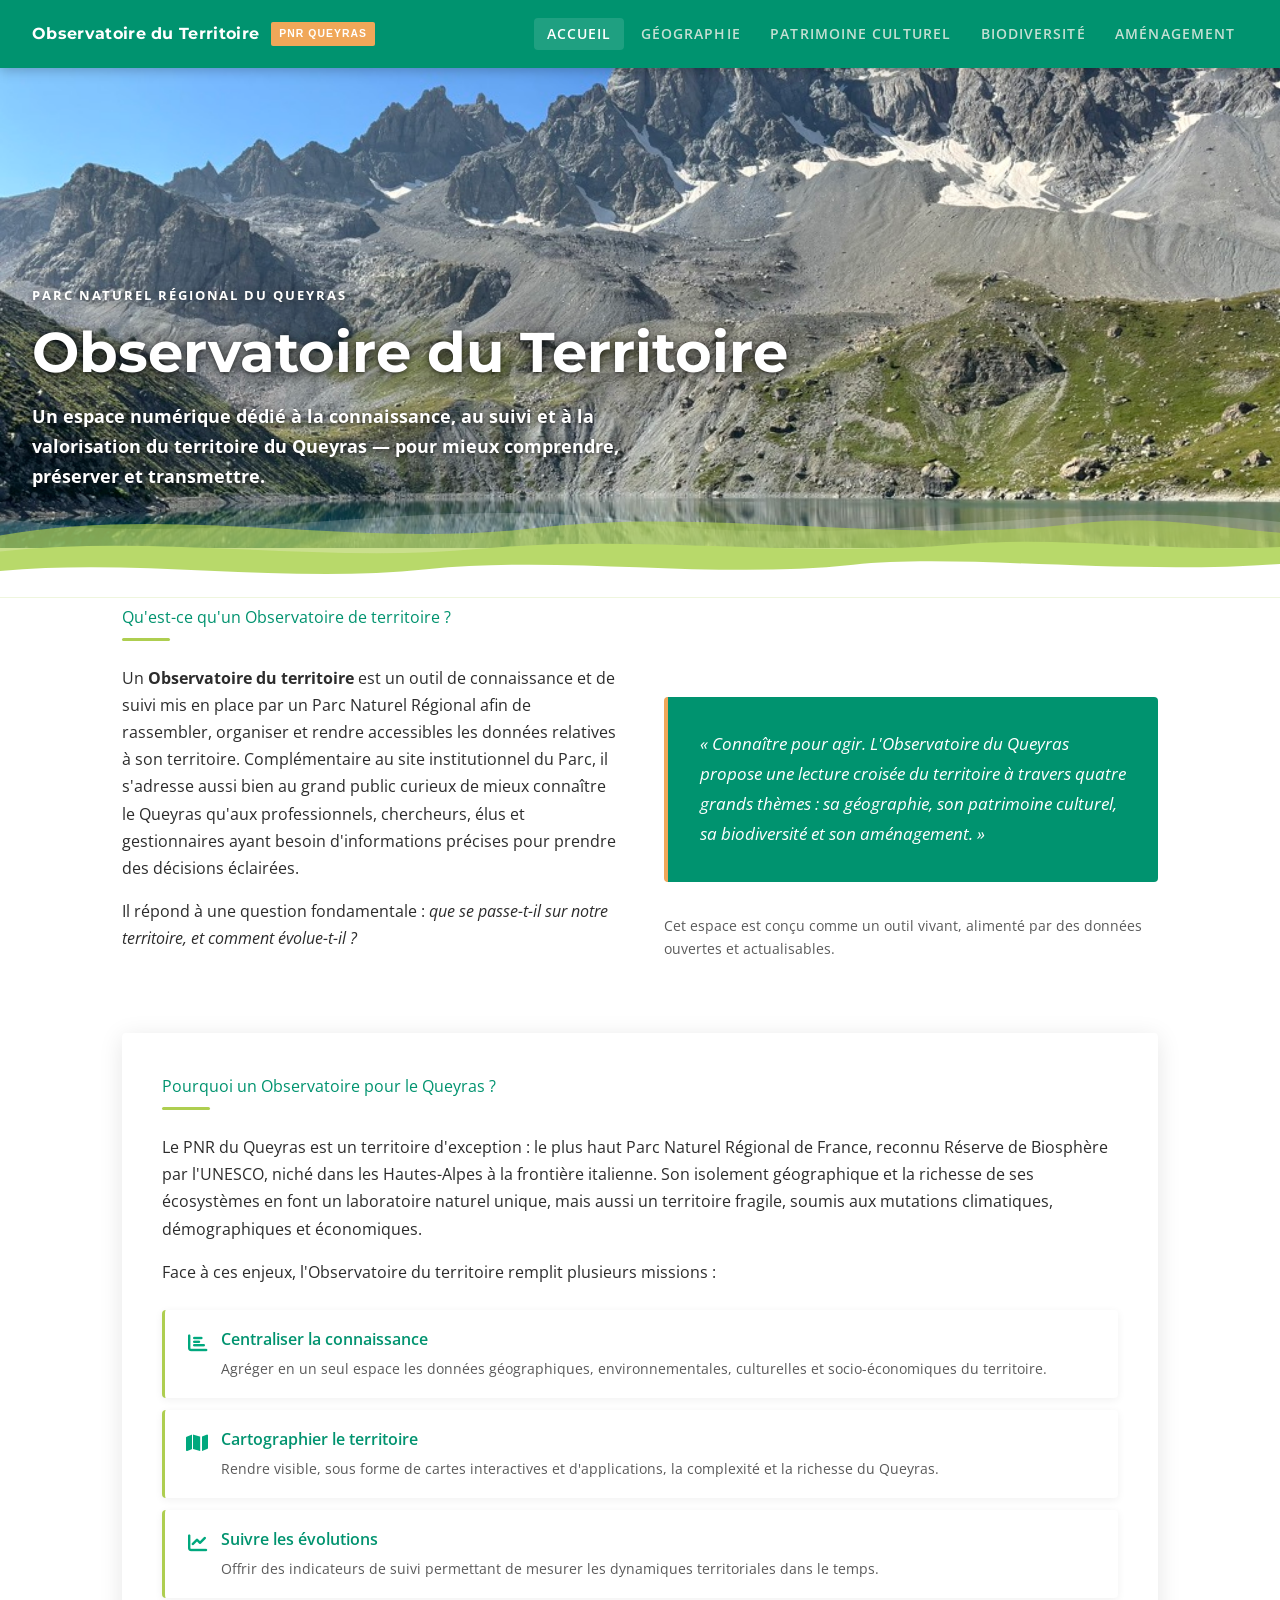
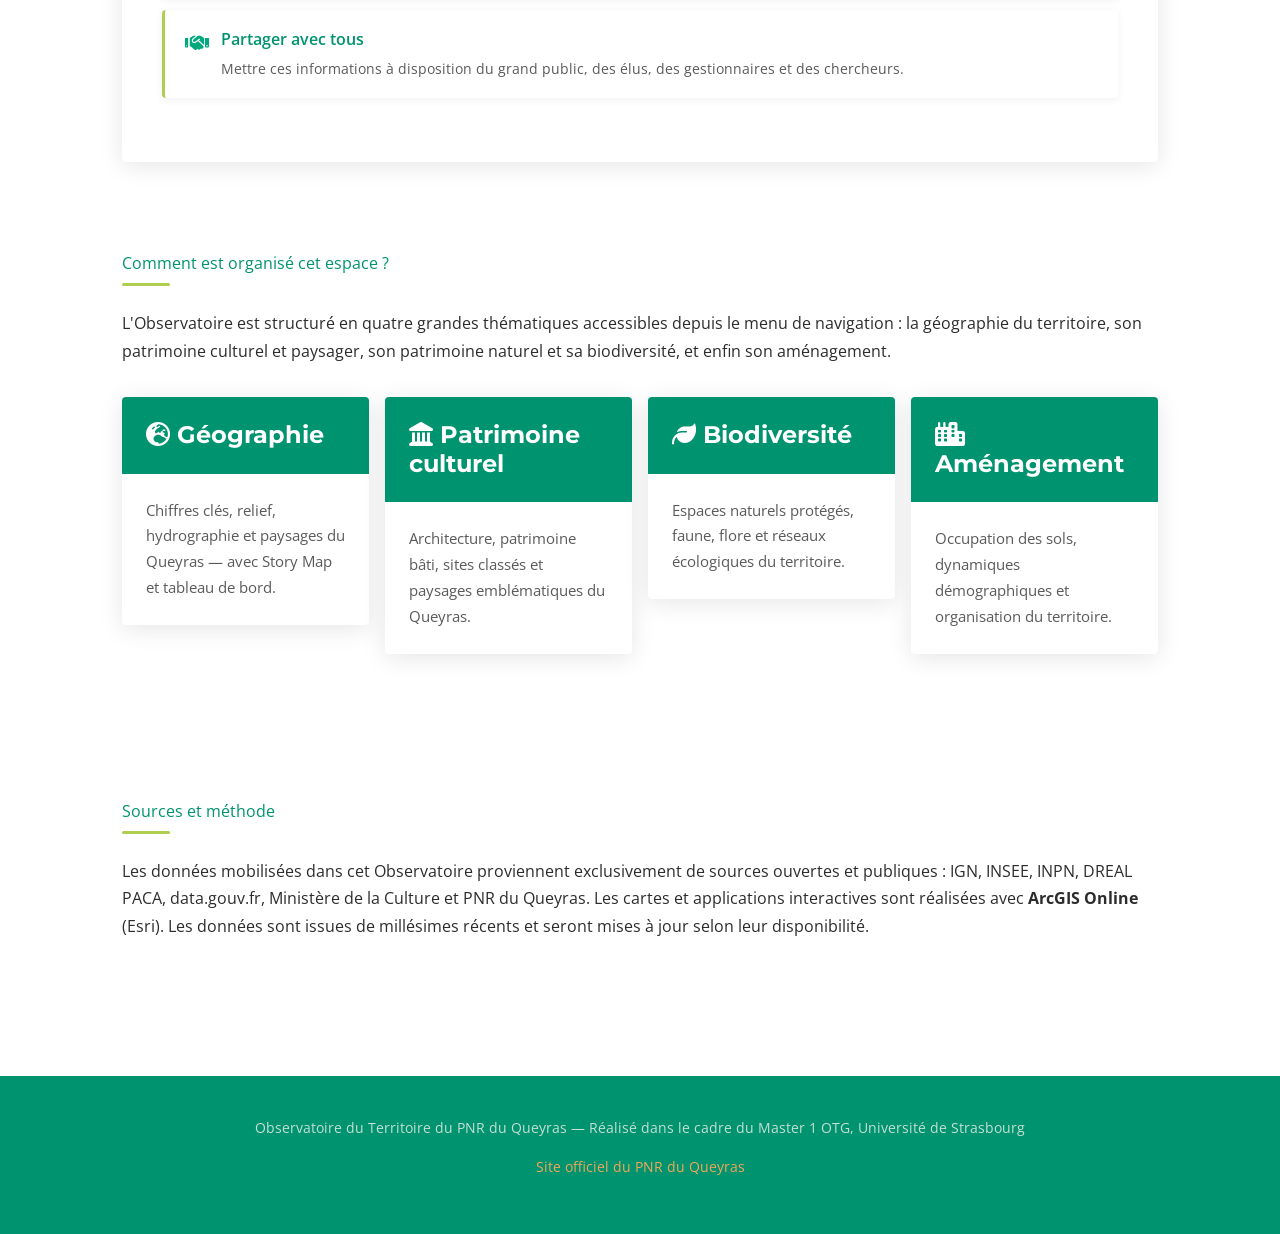
==== commit 9586b4d4: "Add files via upload" ====
--- a/index.html
+++ b/index.html
@@ -5,6 +5,7 @@
   <meta name="viewport" content="width=device-width, initial-scale=1.0" />
   <title>Observatoire du Territoire — PNR du Queyras</title>
   <link rel="stylesheet" href="style.css" />
+  <style>:root { --accent: #aece50; }</style>
 </head>
 <body>
 
--- a/style.css
+++ b/style.css
@@ -160,12 +160,13 @@
 }
 
 .hero-eyebrow {
-  color: var(--ocre);
+  color: #ffffff;
   font-size: 0.8rem;
   font-weight: 600;
   text-transform: uppercase;
   letter-spacing: 0.15em;
   margin-bottom: 0.75rem;
+  text-shadow: 0 1px 8px rgba(0,0,0,0.6);
 }
 
 .hero h1 {
@@ -207,7 +208,7 @@
 .section-line {
   width: 48px;
   height: 3px;
-  background: var(--ocre);
+  background: var(--accent, var(--ocre));
   margin-bottom: 1.5rem;
   border-radius: 2px;
 }
@@ -303,7 +304,7 @@
   padding: 1.5rem 1rem;
   text-align: center;
   box-shadow: var(--ombre);
-  border-top: 3px solid var(--vert-clair);
+  border-top: 3px solid var(--accent, var(--vert-clair));
   transition: var(--transition);
 }
 
@@ -383,7 +384,7 @@
   padding: 1rem 1.25rem;
   border-radius: var(--radius);
   box-shadow: 0 2px 8px rgba(0,0,0,0.06);
-  border-left: 3px solid var(--vert-clair);
+  border-left: 3px solid var(--accent, var(--vert-clair));
 }
 
 .heritage-list li .icon {
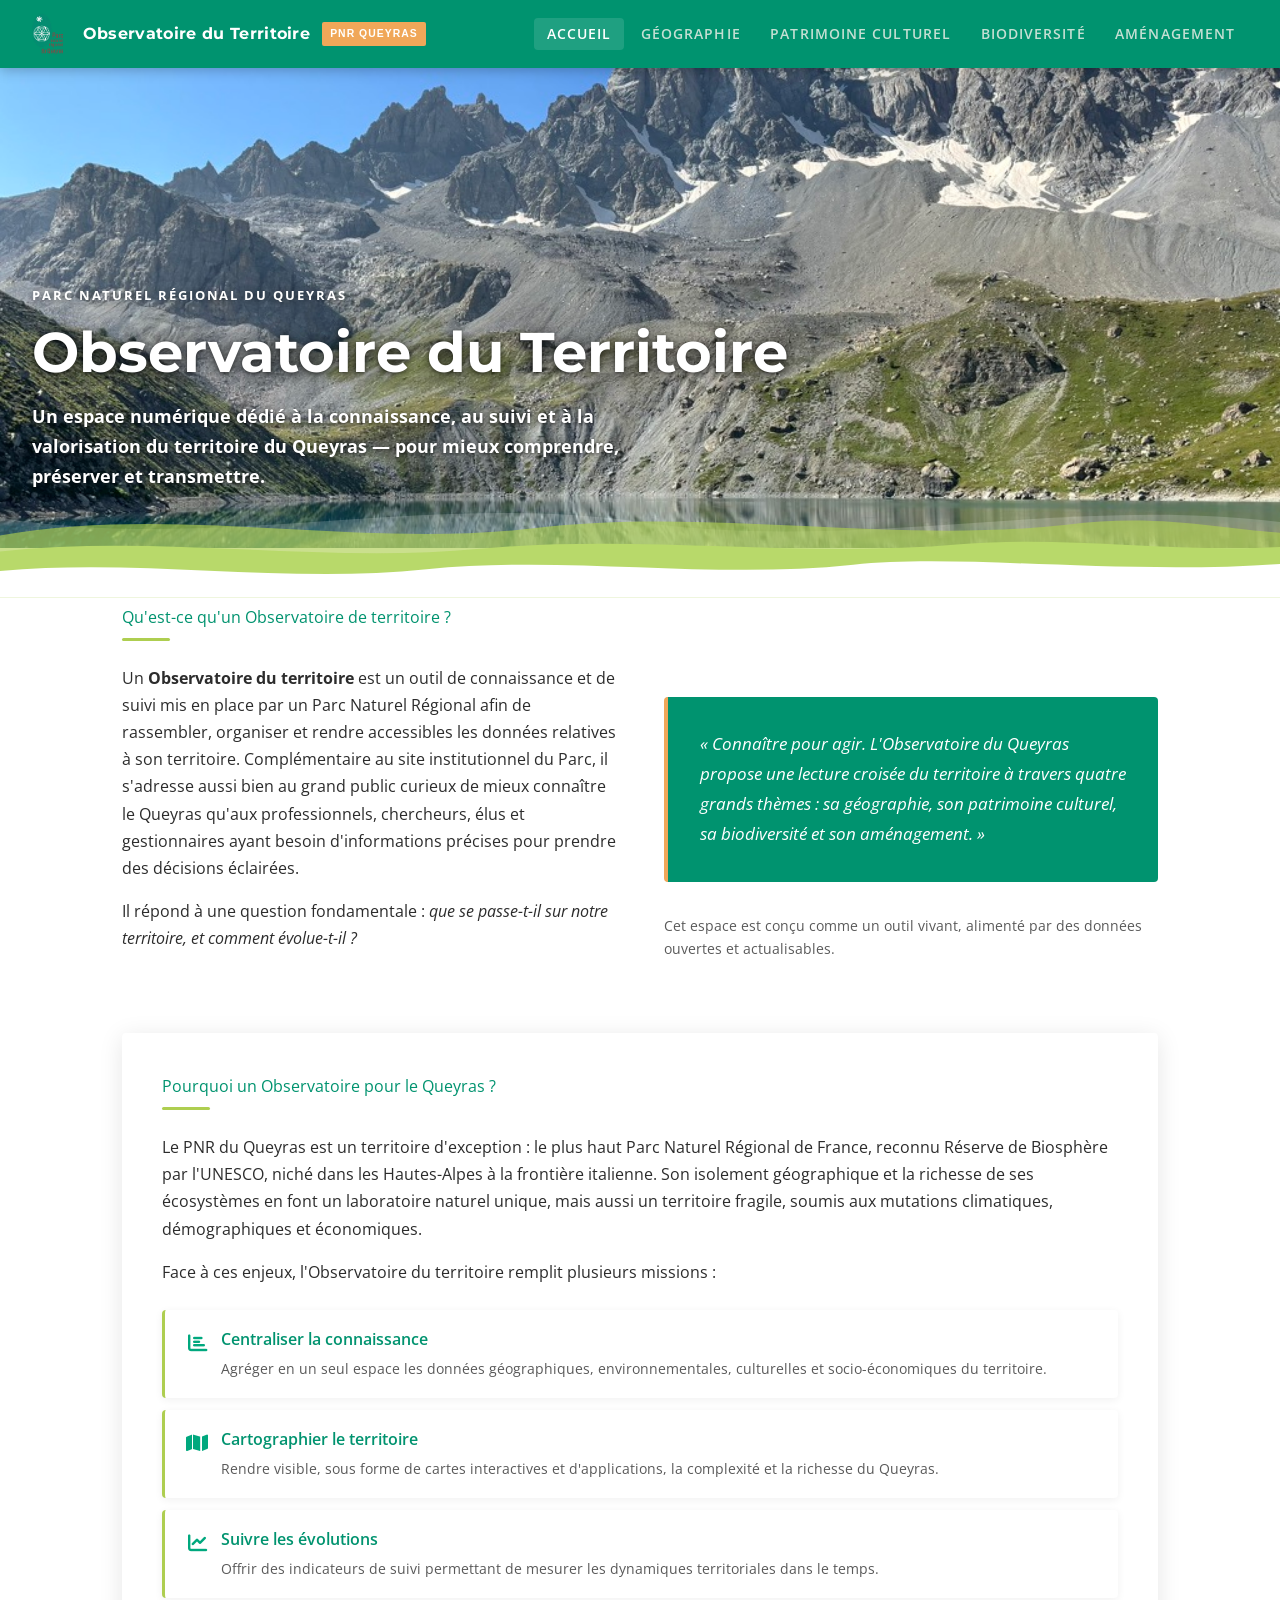
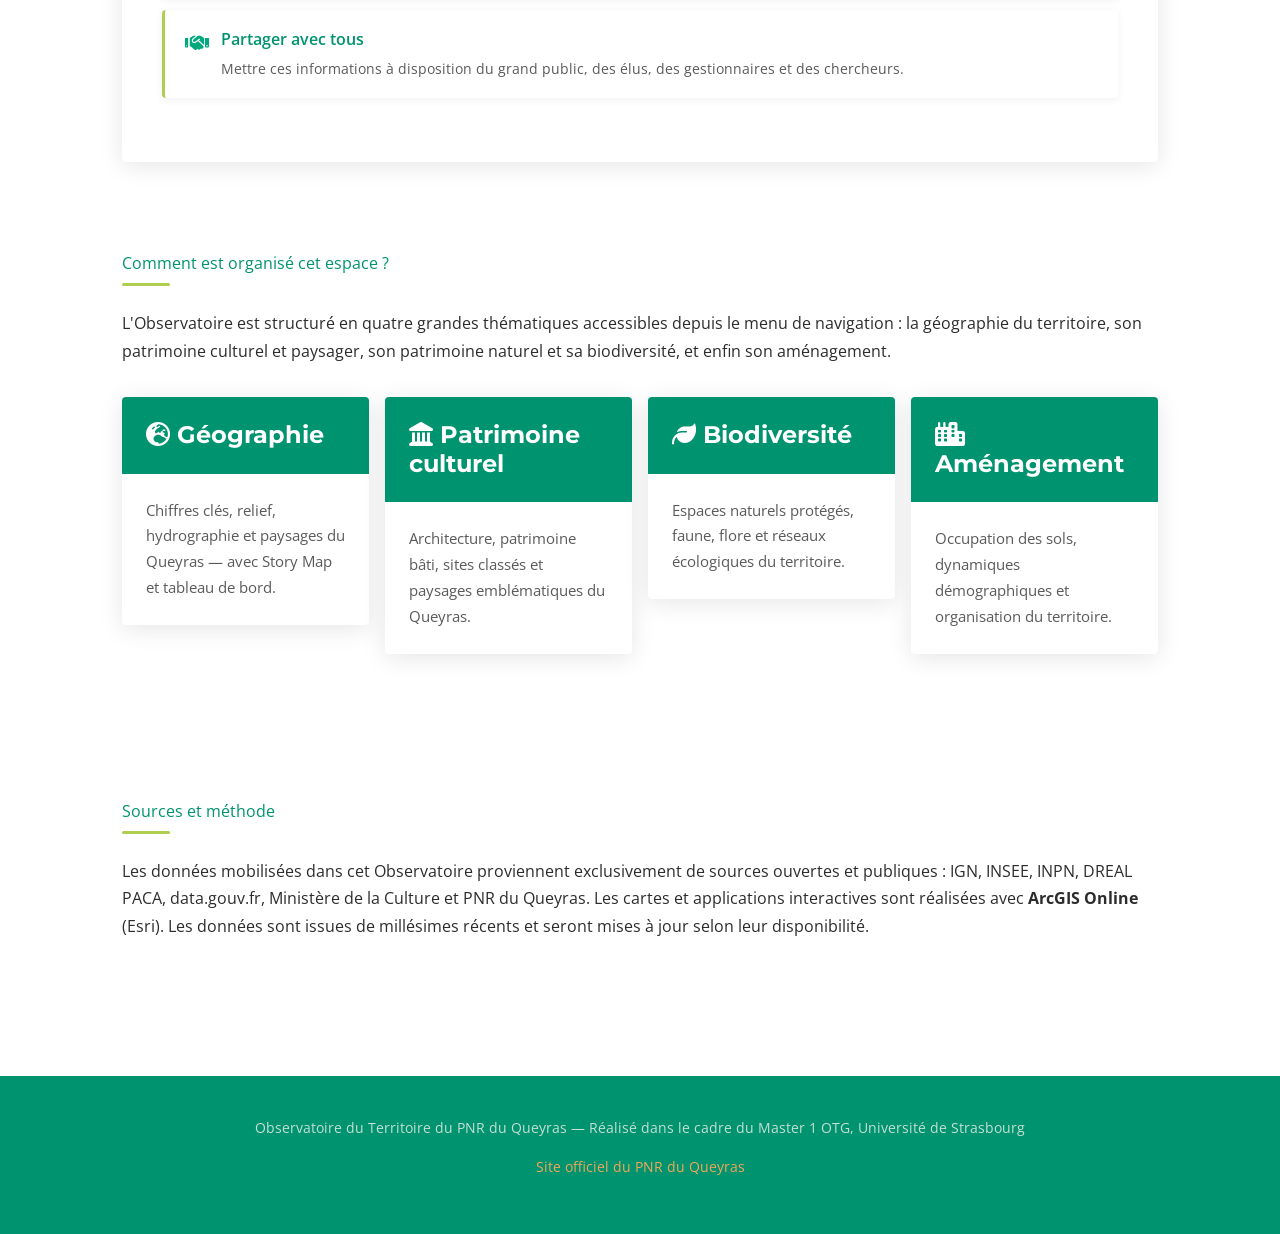
==== commit 0ea5be72: "Add files via upload" ====
--- a/index.html
+++ b/index.html
@@ -11,7 +11,7 @@
 
 <!-- NAVIGATION -->
 <nav class="navbar">
-  <div class="nav-brand">
+  <div class="nav-brand"><img src="pnr-queyras-logo.png.webp" alt="Logo PNR Queyras" style="height:42px; width:auto; margin-right:0.5rem;">
     <span>Observatoire du Territoire</span>
     <span class="badge">PNR Queyras</span>
   </div>
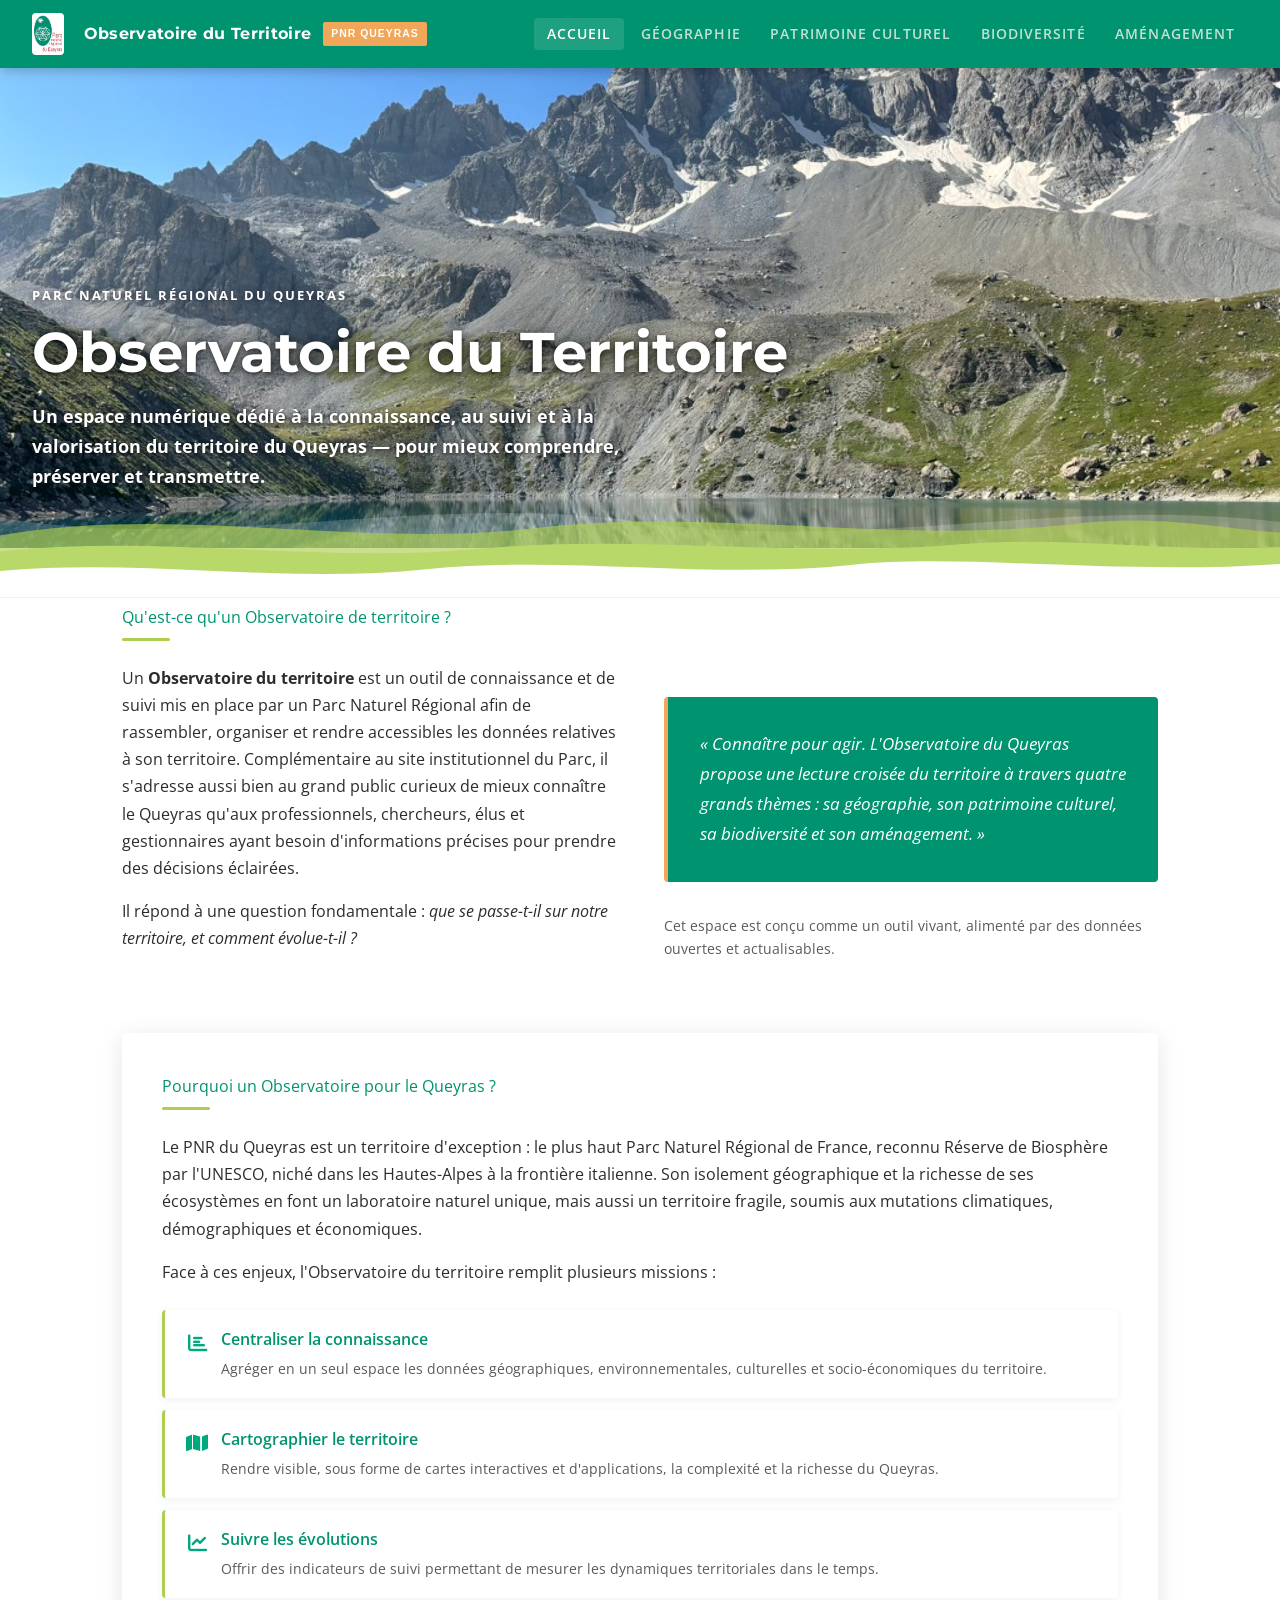
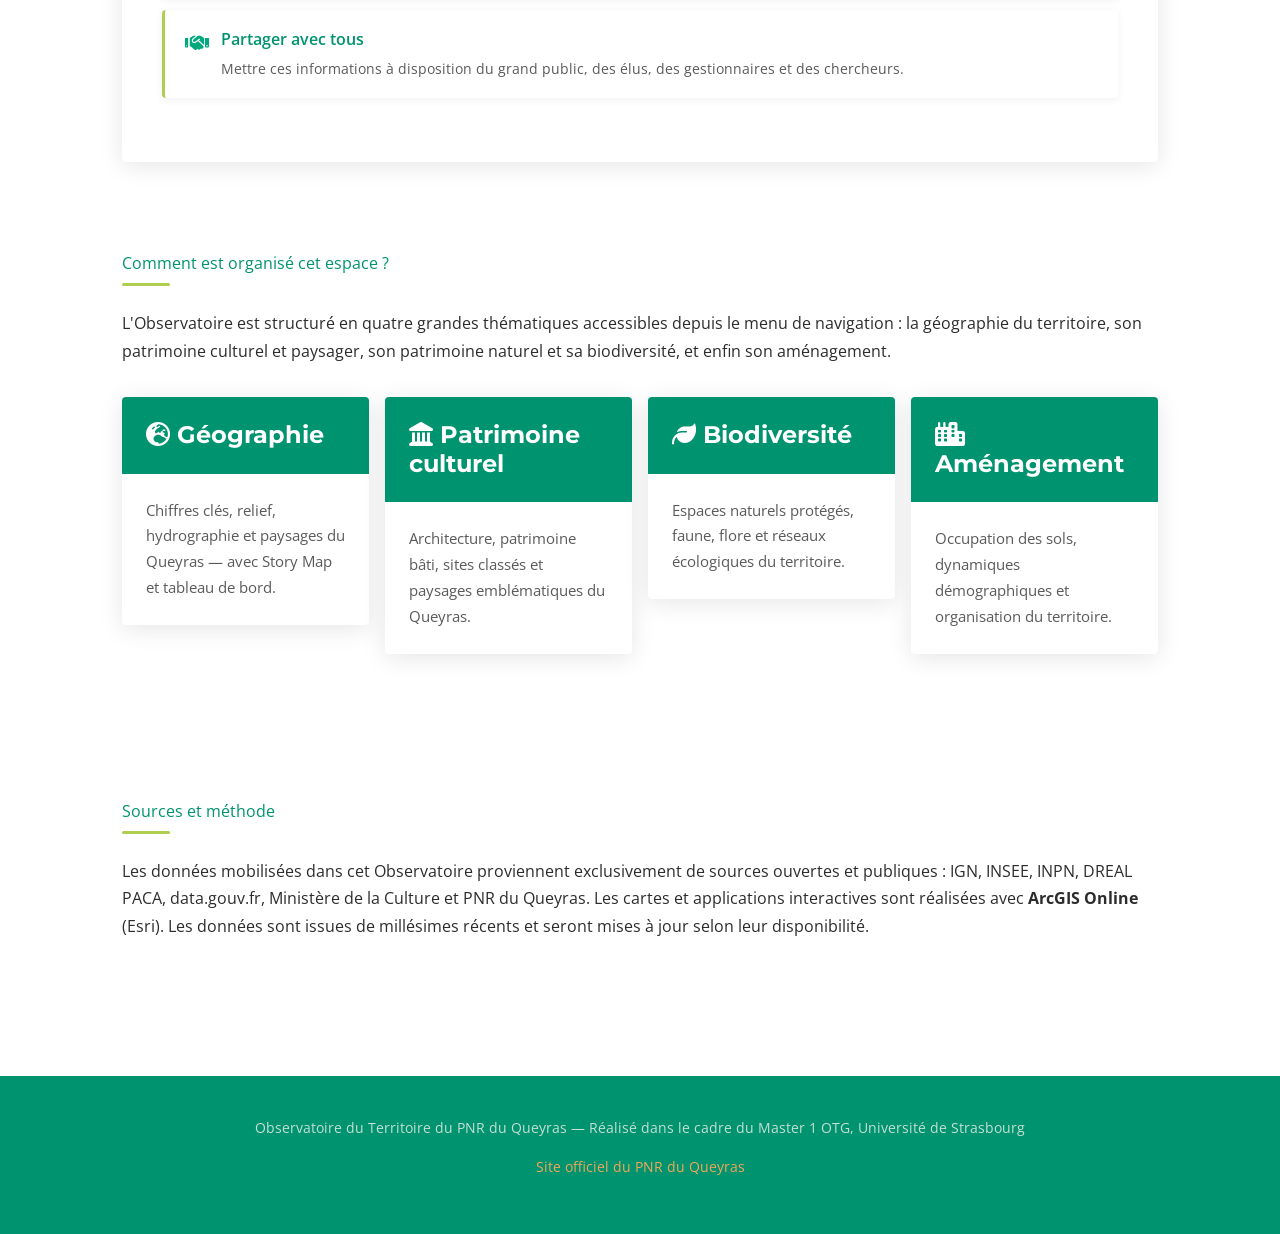
==== commit d8232b8c: "Add files via upload" ====
--- a/index.html
+++ b/index.html
@@ -11,7 +11,7 @@
 
 <!-- NAVIGATION -->
 <nav class="navbar">
-  <div class="nav-brand"><img src="pnr-queyras-logo.png.webp" alt="Logo PNR Queyras" style="height:42px; width:auto; margin-right:0.5rem;">
+  <div class="nav-brand"><img src="pnr-queyras-logo.png.webp" alt="Logo PNR Queyras" style="height:42px; width:auto; margin-right:0.5rem; background:white; border-radius:4px; padding:2px;">
     <span>Observatoire du Territoire</span>
     <span class="badge">PNR Queyras</span>
   </div>
